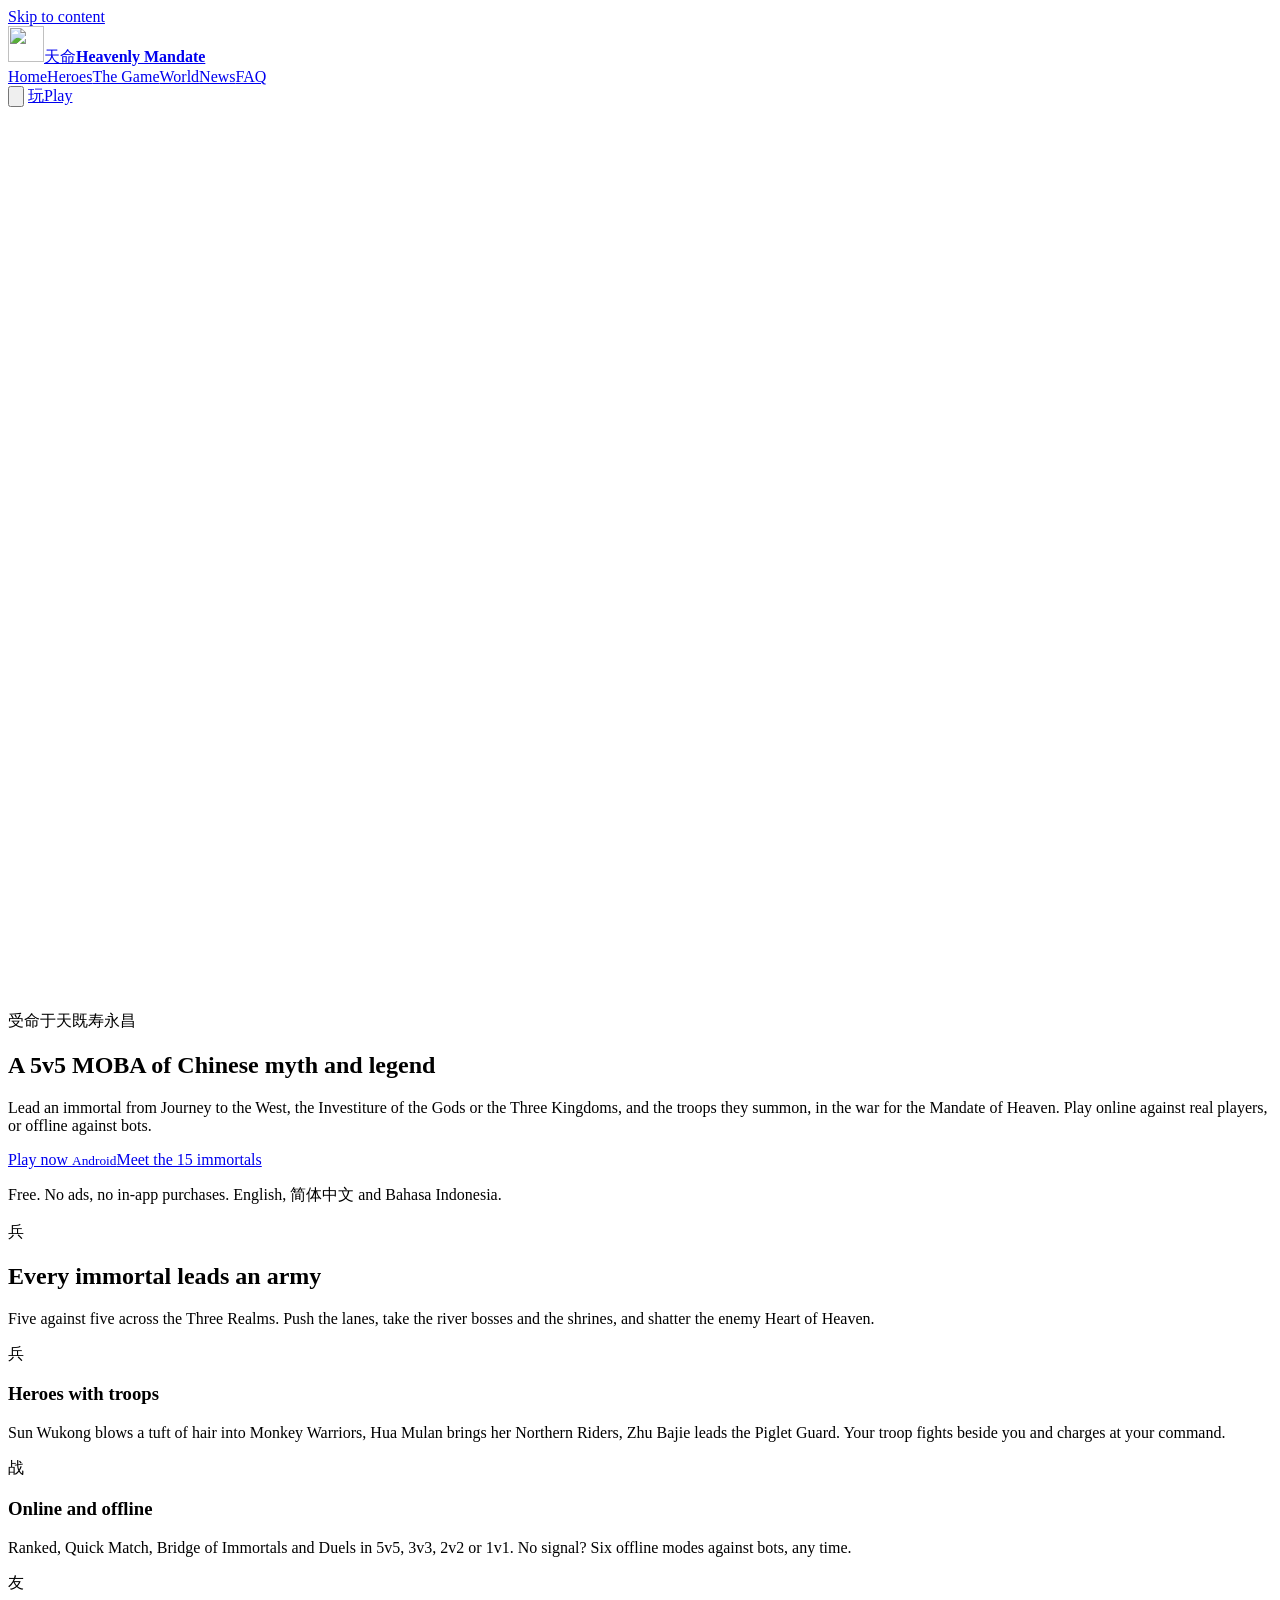
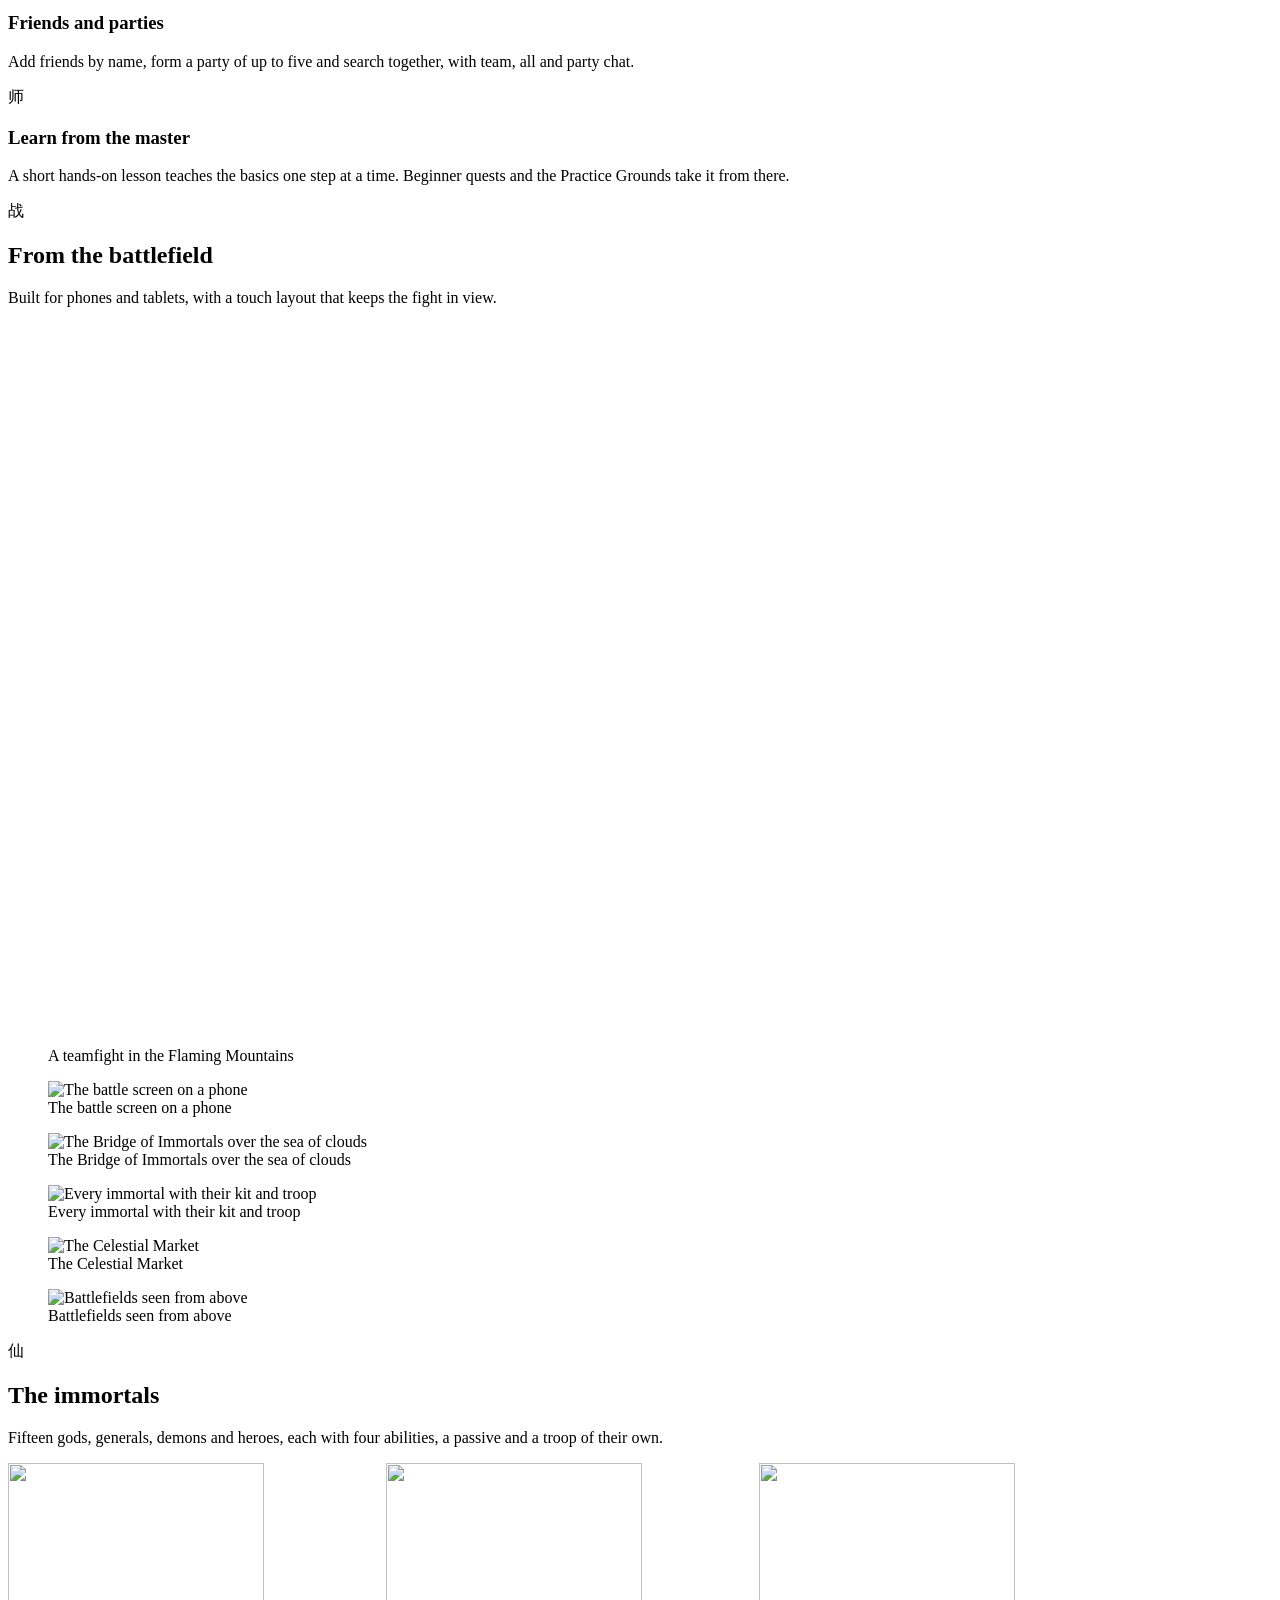
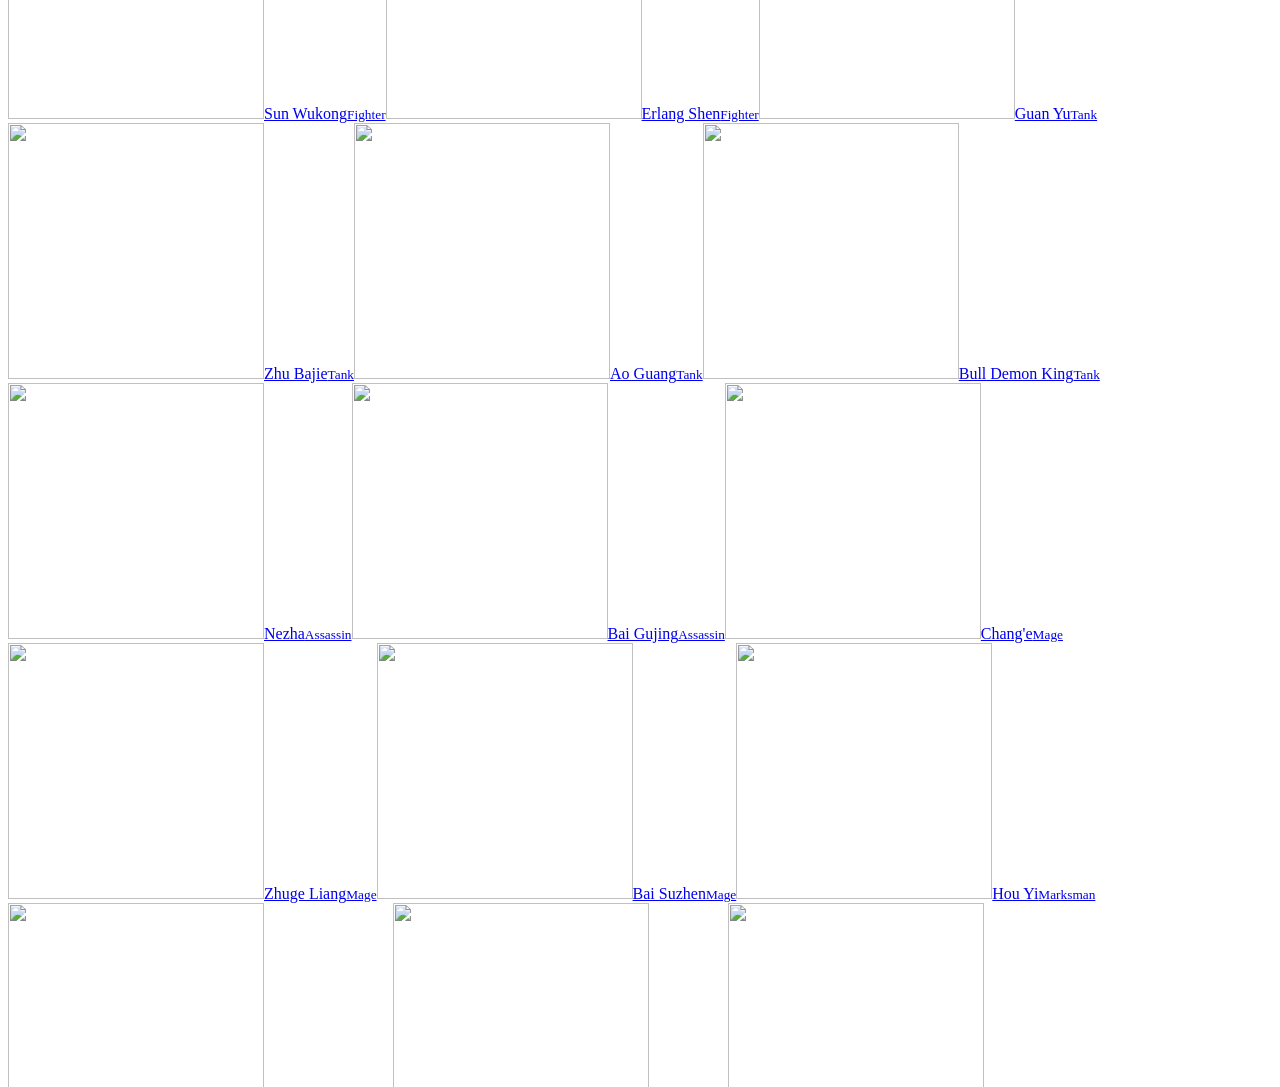
==== docs/index.html @ 6e1c96cc "Website: the Game, World, News (generated from the changelog by docs/tools/build_news.py), FAQ, pres" ====
<!doctype html>
<html lang="en">
<head>
<meta charset="utf-8">
<meta name="viewport" content="width=device-width, initial-scale=1">
<title>Heavenly Mandate · 天命: a 5v5 MOBA of Chinese myth</title>
<meta name="description" content="Heavenly Mandate (天命) is a free 5v5 MOBA of Chinese myth and legend for Android. Lead an immortal and their summoned troops online against real players, or offline against bots.">
<meta name="author" content="Xianwuli">
<meta name="theme-color" content="#09100d">
<link rel="canonical" href="https://heavenlymandate.net/">
<meta property="og:type" content="website">
<meta property="og:site_name" content="Heavenly Mandate">
<meta property="og:title" content="Heavenly Mandate · 天命: a 5v5 MOBA of Chinese myth">
<meta property="og:description" content="Heavenly Mandate (天命) is a free 5v5 MOBA of Chinese myth and legend for Android. Lead an immortal and their summoned troops online against real players, or offline against bots.">
<meta property="og:url" content="https://heavenlymandate.net/">
<meta property="og:image" content="https://heavenlymandate.net/img/og.jpg">
<meta property="og:image:width" content="1200">
<meta property="og:image:height" content="630">
<meta property="og:image:alt" content="Heavenly Mandate: a crimson and a jade dragon circling the title 天命">
<meta name="twitter:card" content="summary_large_image">
<meta name="twitter:title" content="Heavenly Mandate · 天命: a 5v5 MOBA of Chinese myth">
<meta name="twitter:description" content="Heavenly Mandate (天命) is a free 5v5 MOBA of Chinese myth and legend for Android. Lead an immortal and their summoned troops online against real players, or offline against bots.">
<meta name="twitter:image" content="https://heavenlymandate.net/img/og.jpg">
<link rel="icon" type="image/png" sizes="32x32" href="/favicon-32.png">
<link rel="icon" type="image/png" sizes="192x192" href="/img/icon-192.png">
<link rel="apple-touch-icon" href="/apple-touch-icon.png">
<link rel="preconnect" href="https://fonts.googleapis.com"><link rel="preconnect" href="https://fonts.gstatic.com" crossorigin>
<link rel="stylesheet" href="https://fonts.googleapis.com/css2?family=Barlow+Semi+Condensed:ital,wght@0,400;0,600;0,700;1,400&family=Ma+Shan+Zheng&family=Marcellus&display=swap">
<link rel="stylesheet" href="/site.css">
<script>document.documentElement.classList.add('js')</script>
<script src="/site.js" defer></script>
</head>
<body>
<a class="skip" href="#main">Skip to content</a>
<header class="top"><div class="wrap">
  <a class="brand" href="/"><img src="/img/icon-192.png" alt="" width="36" height="36"><span class="zh" lang="zh-CN">天命</span><b>Heavenly Mandate</b></a>
  <nav class="nav" id="site-nav" aria-label="Main"><a href="/" aria-current="page">Home</a><a href="/heroes">Heroes</a><a href="/game">The Game</a><a href="/world">World</a><a href="/news">News</a><a href="/faq">FAQ</a></nav>
  <button class="menu-btn" type="button" aria-expanded="false" aria-controls="site-nav" aria-label="Menu"><svg viewBox="0 0 24 24" aria-hidden="true"><path d="M3 6h18M3 12h18M3 18h18" stroke="currentColor" stroke-width="2" stroke-linecap="round"/></svg></button>
  <a class="play-btn" href="#play" data-play aria-haspopup="dialog"><span class="zh" aria-hidden="true">玩</span>Play</a>
</div></header>
<main id="main">
<section class="hero" aria-label="Heavenly Mandate">
  <picture><source type="image/webp" srcset="/img/banner-800.webp 800w, /img/banner.webp 1600w" sizes="100vw"><img class="banner" src="/img/banner-800.jpg" srcset="/img/banner-800.jpg 800w, /banner.jpg 1600w" sizes="100vw" width="1600" height="900" alt="天命 · Heavenly Mandate: a crimson dragon and a jade dragon circling the title" fetchpriority="high"></picture>
  <div class="clouds" aria-hidden="true"><span></span><span></span><span></span></div>
</section>
<section class="hero-copy">
  <span class="vert l" aria-hidden="true" lang="zh-CN">受命于天</span><span class="vert r" aria-hidden="true" lang="zh-CN">既寿永昌</span>
  <div class="wrap">
    <h1>A 5v5 MOBA of Chinese myth and legend</h1>
    <p class="lede">Lead an immortal from Journey to the West, the Investiture of the Gods or the Three Kingdoms, and the troops they summon, in the war for the Mandate of Heaven. Play online against real players, or offline against bots.</p>
    <div class="btns"><a class="btn gold" href="#play" data-play aria-haspopup="dialog">Play now <small>Android</small></a><a class="btn" href="/heroes">Meet the 15 immortals</a></div>
    <p class="note">Free. No ads, no in-app purchases. English, 简体中文 and Bahasa Indonesia.</p>
  </div>
</section>

<section class="sec" aria-labelledby="h-feat"><div class="wrap">
  <div class="sec-head reveal"><span class="seal" aria-hidden="true">兵</span><div><h2 id="h-feat">Every immortal leads an army</h2><p>Five against five across the Three Realms. Push the lanes, take the river bosses and the shrines, and shatter the enemy Heart of Heaven.</p></div></div>
  <div class="feats">
    <div class="feat frame reveal"><span class="seal sm" aria-hidden="true">兵</span><h3>Heroes with troops</h3><p>Sun Wukong blows a tuft of hair into Monkey Warriors, Hua Mulan brings her Northern Riders, Zhu Bajie leads the Piglet Guard. Your troop fights beside you and charges at your command.</p></div>
    <div class="feat frame reveal"><span class="seal sm" aria-hidden="true">战</span><h3>Online and offline</h3><p>Ranked, Quick Match, Bridge of Immortals and Duels in 5v5, 3v3, 2v2 or 1v1. No signal? Six offline modes against bots, any time.</p></div>
    <div class="feat frame reveal"><span class="seal sm" aria-hidden="true">友</span><h3>Friends and parties</h3><p>Add friends by name, form a party of up to five and search together, with team, all and party chat.</p></div>
    <div class="feat frame reveal"><span class="seal sm" aria-hidden="true">师</span><h3>Learn from the master</h3><p>A short hands-on lesson teaches the basics one step at a time. Beginner quests and the Practice Grounds take it from there.</p></div>
  </div>
</div></section>

<section class="sec tint" aria-labelledby="h-gal"><div class="wrap">
  <div class="sec-head reveal"><span class="seal" aria-hidden="true">战</span><div><h2 id="h-gal">From the battlefield</h2><p>Built for phones and tablets, with a touch layout that keeps the fight in view.</p></div></div>
  <div class="gallery"><figure class="wide reveal"><div class="plate frame"><picture><source type="image/webp" srcset="/img/teamfight-800.webp 800w, /img/teamfight.webp 1280w" sizes="(max-width: 760px) 100vw, 66vw"><img src="/img/teamfight-800.jpg" srcset="/img/teamfight-800.jpg 800w, /teamfight.jpg 1280w" sizes="(max-width: 760px) 100vw, 66vw" width="1280" height="720" alt="A teamfight in the Flaming Mountains" loading="lazy" decoding="async"></picture></div><figcaption>A teamfight in the Flaming Mountains</figcaption></figure><figure class=" reveal"><div class="plate frame"><picture><source type="image/webp" srcset="/img/phone-hud-800.webp 800w, /img/phone-hud.webp 915w" sizes="(max-width: 760px) 50vw, 33vw"><img src="/img/phone-hud-800.jpg" srcset="/img/phone-hud-800.jpg 800w, /phone-hud.jpg 915w" sizes="(max-width: 760px) 50vw, 33vw" width="915" height="412" alt="The battle screen on a phone" loading="lazy" decoding="async"></picture></div><figcaption>The battle screen on a phone</figcaption></figure><figure class=" reveal"><div class="plate frame"><picture><source type="image/webp" srcset="/img/bridge-battle-800.webp 800w, /img/bridge-battle.webp 1280w" sizes="(max-width: 760px) 50vw, 33vw"><img src="/img/bridge-battle-800.jpg" srcset="/img/bridge-battle-800.jpg 800w, /bridge-battle.jpg 1280w" sizes="(max-width: 760px) 50vw, 33vw" width="1280" height="720" alt="The Bridge of Immortals over the sea of clouds" loading="lazy" decoding="async"></picture></div><figcaption>The Bridge of Immortals over the sea of clouds</figcaption></figure><figure class=" reveal"><div class="plate frame"><picture><source type="image/webp" srcset="/img/hero-detail-800.webp 800w, /img/hero-detail.webp 1280w" sizes="(max-width: 760px) 50vw, 33vw"><img src="/img/hero-detail-800.jpg" srcset="/img/hero-detail-800.jpg 800w, /hero-detail.jpg 1280w" sizes="(max-width: 760px) 50vw, 33vw" width="1280" height="720" alt="Every immortal with their kit and troop" loading="lazy" decoding="async"></picture></div><figcaption>Every immortal with their kit and troop</figcaption></figure><figure class=" reveal"><div class="plate frame"><picture><source type="image/webp" srcset="/img/shop-800.webp 800w, /img/shop.webp 1280w" sizes="(max-width: 760px) 50vw, 33vw"><img src="/img/shop-800.jpg" srcset="/img/shop-800.jpg 800w, /shop.jpg 1280w" sizes="(max-width: 760px) 50vw, 33vw" width="1280" height="720" alt="The Celestial Market" loading="lazy" decoding="async"></picture></div><figcaption>The Celestial Market</figcaption></figure><figure class=" reveal"><div class="plate frame"><picture><source type="image/webp" srcset="/img/mode-maps-800.webp 800w, /img/mode-maps.webp 1300w" sizes="(max-width: 760px) 50vw, 33vw"><img src="/img/mode-maps-800.jpg" srcset="/img/mode-maps-800.jpg 800w, /mode-maps.jpg 1300w" sizes="(max-width: 760px) 50vw, 33vw" width="1300" height="640" alt="Battlefields seen from above" loading="lazy" decoding="async"></picture></div><figcaption>Battlefields seen from above</figcaption></figure></div>
</div></section>

<section class="sec" aria-labelledby="h-imm"><div class="wrap">
  <div class="sec-head reveal"><span class="seal" aria-hidden="true">仙</span><div><h2 id="h-imm">The immortals</h2><p>Fifteen gods, generals, demons and heroes, each with four abilities, a passive and a troop of their own.</p></div></div>
  <div class="strip reveal"><a href="/heroes#wukong"><img src="/img/heroes/wukong.webp" alt="" width="256" height="256" loading="lazy" decoding="async"><span>Sun Wukong</span><small>Fighter</small></a><a href="/heroes#erlang"><img src="/img/heroes/erlang.webp" alt="" width="256" height="256" loading="lazy" decoding="async"><span>Erlang Shen</span><small>Fighter</small></a><a href="/heroes#guanyu"><img src="/img/heroes/guanyu.webp" alt="" width="256" height="256" loading="lazy" decoding="async"><span>Guan Yu</span><small>Tank</small></a><a href="/heroes#zhubajie"><img src="/img/heroes/zhubajie.webp" alt="" width="256" height="256" loading="lazy" decoding="async"><span>Zhu Bajie</span><small>Tank</small></a><a href="/heroes#aoguang"><img src="/img/heroes/aoguang.webp" alt="" width="256" height="256" loading="lazy" decoding="async"><span>Ao Guang</span><small>Tank</small></a><a href="/heroes#niumowang"><img src="/img/heroes/niumowang.webp" alt="" width="256" height="256" loading="lazy" decoding="async"><span>Bull Demon King</span><small>Tank</small></a><a href="/heroes#nezha"><img src="/img/heroes/nezha.webp" alt="" width="256" height="256" loading="lazy" decoding="async"><span>Nezha</span><small>Assassin</small></a><a href="/heroes#baigujing"><img src="/img/heroes/baigujing.webp" alt="" width="256" height="256" loading="lazy" decoding="async"><span>Bai Gujing</span><small>Assassin</small></a><a href="/heroes#change"><img src="/img/heroes/change.webp" alt="" width="256" height="256" loading="lazy" decoding="async"><span>Chang&#x27;e</span><small>Mage</small></a><a href="/heroes#zhuge"><img src="/img/heroes/zhuge.webp" alt="" width="256" height="256" loading="lazy" decoding="async"><span>Zhuge Liang</span><small>Mage</small></a><a href="/heroes#baisuzhen"><img src="/img/heroes/baisuzhen.webp" alt="" width="256" height="256" loading="lazy" decoding="async"><span>Bai Suzhen</span><small>Mage</small></a><a href="/heroes#houyi"><img src="/img/heroes/houyi.webp" alt="" width="256" height="256" loading="lazy" decoding="async"><span>Hou Yi</span><small>Marksman</small></a><a href="/heroes#mulan"><img src="/img/heroes/mulan.webp" alt="" width="256" height="256" loading="lazy" decoding="async"><span>Hua Mulan</span><small>Marksman</small></a><a href="/heroes#mazu"><img src="/img/heroes/mazu.webp" alt="" width="256" height="256" loading="lazy" decoding="async"><span>Mazu</span><small>Support</small></a><a href="/heroes#jiangziya"><img src="/img/heroes/jiangziya.webp" alt="" width="256" height="256" loading="lazy" decoding="async"><span>Jiang Ziya</span><small>Support</small></a></div>
  <p style="margin-top:22px"><a class="btn" href="/heroes">See every immortal</a></p>
</div></section>

<section class="sec tint" id="play" aria-labelledby="h-play"><div class="wrap">
  <div class="sec-head reveal"><span class="seal" aria-hidden="true">玩</span><div><h2 id="h-play">Play Heavenly Mandate</h2><p>Early access on Android now. Google Play and a Windows version on Steam are on the way.</p></div></div>
  <div data-store-panel><div class="store-panel">
  <section class="store-group"><h3>Mobile</h3><div class="store-cols">
    <div class="store-card frame"><h4>Android</h4>
      <span class="badge" aria-disabled="true"><span><small>Soon on</small><b>Google Play</b></span><span class="tag">Coming soon</span></span>
      <a class="btn gold" href="https://github.com/MasterGrimReapper/heavenly-mandate/raw/main/android/HeavenlyMandate-Android.apk" download>Download the APK now</a>
      <p class="note">Android 8 or newer, about 32 MB. The app updates itself.</p></div>
    <div class="store-card frame"><h4>iOS</h4>
      <span class="badge" aria-disabled="true"><span><small>Later on the</small><b>App Store</b></span><span class="tag">Planned</span></span>
      <p class="note">An iPhone and iPad version is planned for later. Android comes first.</p></div>
  </div></section>
  <section class="store-group"><h3>Desktop <small>Windows · <span class="wip">Work in progress</span></small></h3>
    <div class="store-card frame"><span class="badge" aria-disabled="true"><span><small>Coming to</small><b>Steam</b></span><span class="tag">Wishlist soon</span></span>
      <p class="note">A Windows version for Steam is in the works. The wishlist opens as soon as the store page is up.</p></div>
  </section>
</div></div>
</div></section>

<section class="sec" aria-labelledby="h-news"><div class="wrap">
  <div class="sec-head reveal"><span class="seal" aria-hidden="true">报</span><div><h2 id="h-news">Latest news</h2><p>What changed in the most recent updates.</p></div></div>
  <!-- LATEST:START -->
<div class="news-home"><article class="news-item frame reveal latest" id="v0.056"><header><span class="ver">v0.056</span><time datetime="2026-10-16">16 October 2026</time><h3 class="h3">A quieter, hands-on first lesson, friends on the main menu, and a server closer to most players</h3></header><ul><li>The first lesson is guided one action at a time</li><li>The master no longer speaks: his words are on the card, and the lesson's 78 voice clips are gone (the app is 0.8 MB smaller)</li><li>In the lesson your own pagodas hold their fire and you cannot die, so nothing interrupts a step</li><li>The menu tour is 6 stops instead of 22</li><li>Friends and party on the main menu</li><li class="muted">And 1 more change.</li></ul></article><div class="frame reveal news-older"><h3>Earlier updates</h3><ul><li><a href="/news#v0.055"><span class="ver">v0.055</span> Play with friends, in your language, with a master to teach you</a></li><li><a href="/news#v0.054"><span class="ver">v0.054</span> Smooth movement online</a></li><li><a href="/news#v0.053"><span class="ver">v0.053</span> A focused roster of 15, smoother online play, resting and potions, a lighter touch interface, and a new icon</a></li></ul><p><a class="btn" href="/news">All news</a></p></div></div>
  <!-- LATEST:END -->
</div></section>
<hr class="rule">
</main>
<footer class="foot"><div class="wrap">
  <div class="cols">
    <div>
      <div class="brandline"><span class="zh" lang="zh-CN">天命</span><b>Heavenly Mandate</b></div>
      <p>A 5v5 MOBA of Chinese myth and legend. Free on Android, with no ads and no in-app purchases. Coming to Google Play and Steam.</p>
    </div>
    <div><h2>The game</h2><ul><li><a href="/heroes">Heroes</a></li><li><a href="/game">The Game</a></li><li><a href="/world">World and lore</a></li><li><a href="/news">News</a></li></ul></div>
    <div><h2>Help</h2><ul><li><a href="/faq">FAQ</a></li><li><a href="/support">Support</a></li><li><a href="/delete-account">Delete your account</a></li></ul></div>
    <div><h2>About</h2><ul><li><a href="/press">Press kit</a></li><li><a href="/terms">Terms of use</a></li><li><a href="/privacy">Privacy policy</a></li></ul></div>
  </div>
  <div class="base"><span>© 2026 Xianwuli · Heavenly Mandate</span><a href="mailto:heavenlymandatesupport@gmail.com">heavenlymandatesupport@gmail.com</a></div>
</div></footer>
</body>
</html>
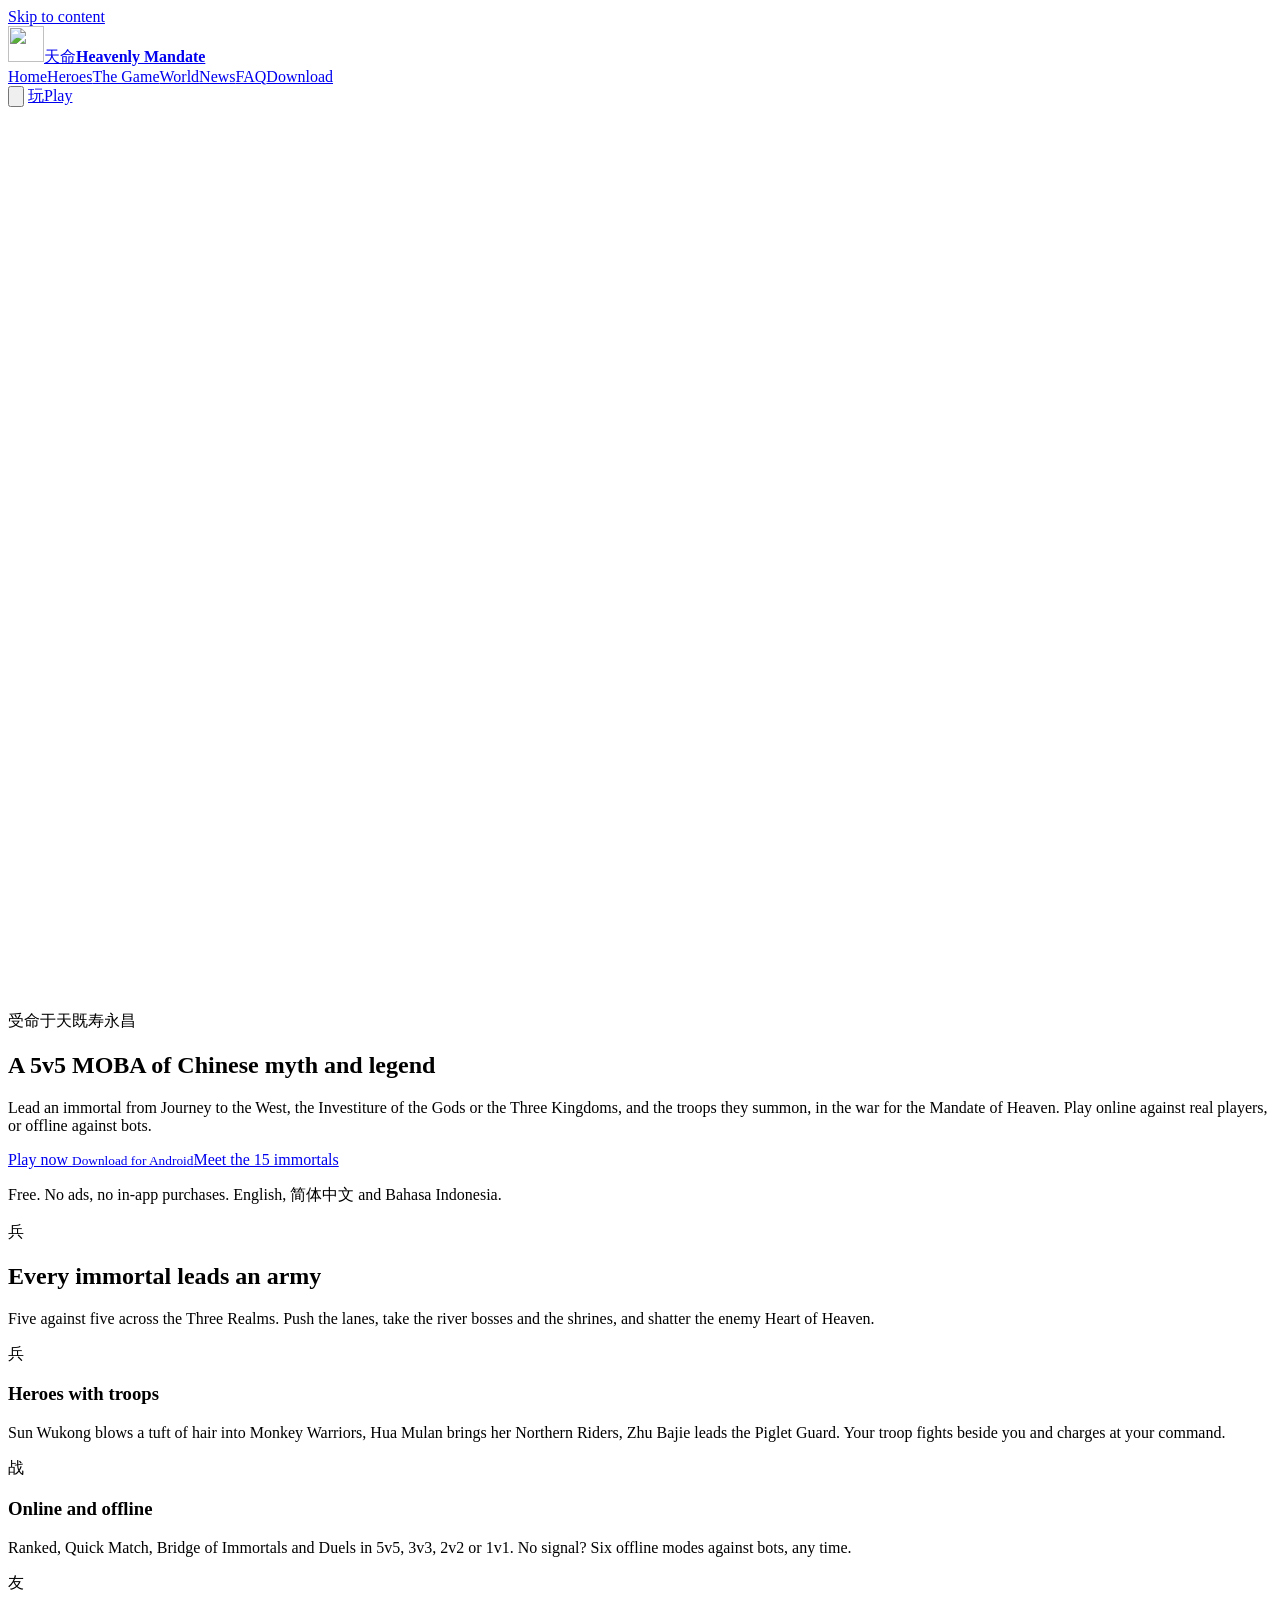
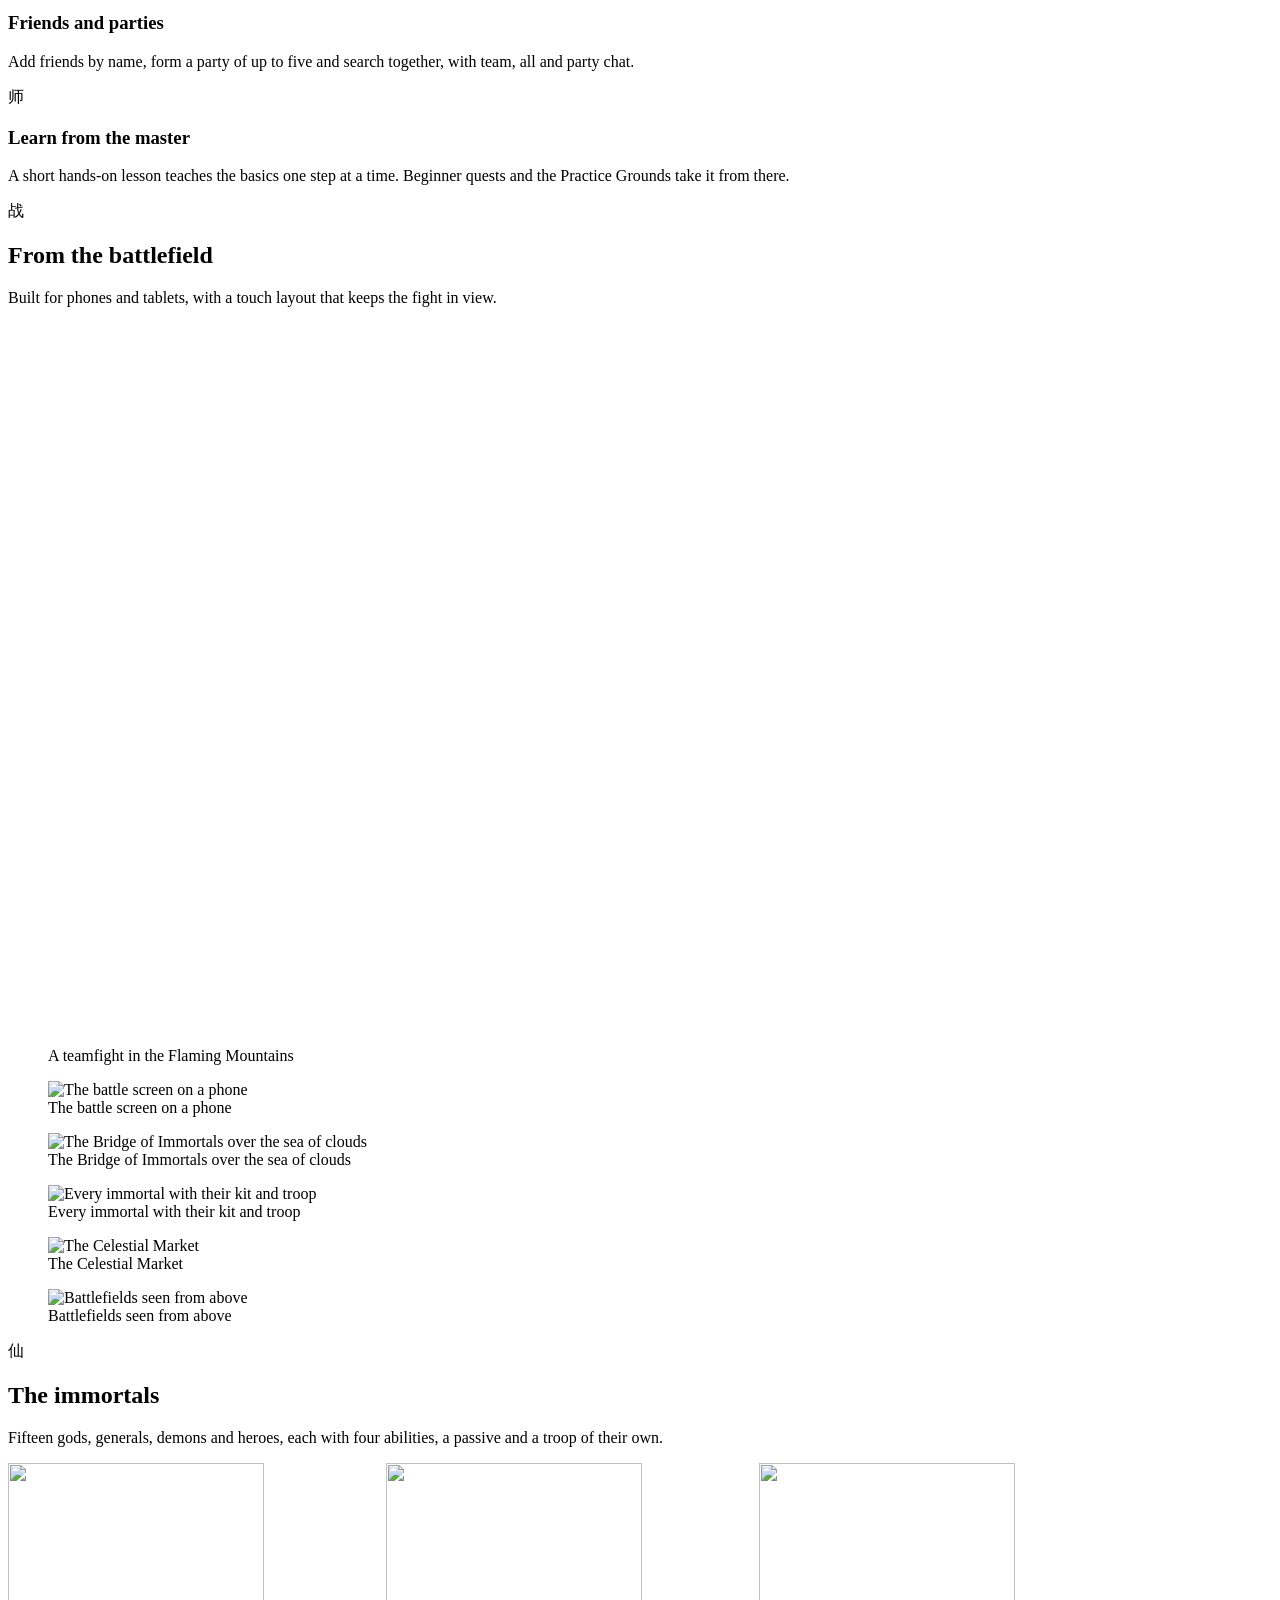
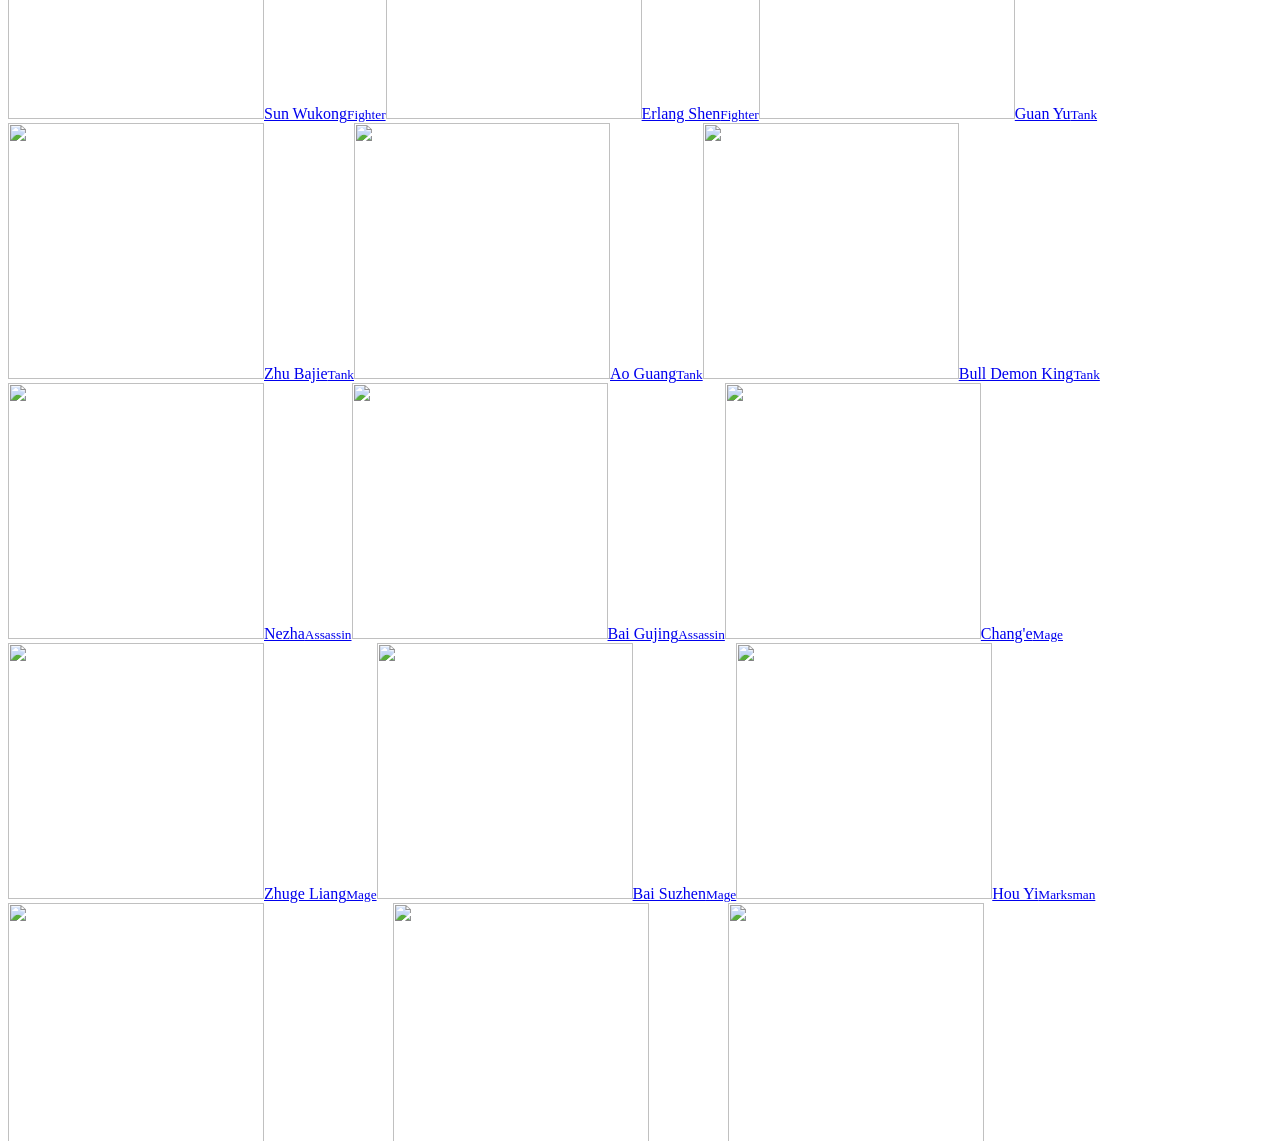
==== commit 4920a86e: "Website: the Play button goes to a new download page (APK now, Google Play soon, iOS planned, Window" ====
--- a/docs/index.html
+++ b/docs/index.html
@@ -34,9 +34,9 @@
 <a class="skip" href="#main">Skip to content</a>
 <header class="top"><div class="wrap">
   <a class="brand" href="/"><img src="/img/icon-192.png" alt="" width="36" height="36"><span class="zh" lang="zh-CN">天命</span><b>Heavenly Mandate</b></a>
-  <nav class="nav" id="site-nav" aria-label="Main"><a href="/" aria-current="page">Home</a><a href="/heroes">Heroes</a><a href="/game">The Game</a><a href="/world">World</a><a href="/news">News</a><a href="/faq">FAQ</a></nav>
+  <nav class="nav" id="site-nav" aria-label="Main"><a href="/" aria-current="page">Home</a><a href="/heroes">Heroes</a><a href="/game">The Game</a><a href="/world">World</a><a href="/news">News</a><a href="/faq">FAQ</a><a href="/download">Download</a></nav>
   <button class="menu-btn" type="button" aria-expanded="false" aria-controls="site-nav" aria-label="Menu"><svg viewBox="0 0 24 24" aria-hidden="true"><path d="M3 6h18M3 12h18M3 18h18" stroke="currentColor" stroke-width="2" stroke-linecap="round"/></svg></button>
-  <a class="play-btn" href="#play" data-play aria-haspopup="dialog"><span class="zh" aria-hidden="true">玩</span>Play</a>
+  <a class="play-btn" href="/download"><span class="zh" aria-hidden="true">玩</span>Play</a>
 </div></header>
 <main id="main">
 <section class="hero" aria-label="Heavenly Mandate">
@@ -48,7 +48,7 @@
   <div class="wrap">
     <h1>A 5v5 MOBA of Chinese myth and legend</h1>
     <p class="lede">Lead an immortal from Journey to the West, the Investiture of the Gods or the Three Kingdoms, and the troops they summon, in the war for the Mandate of Heaven. Play online against real players, or offline against bots.</p>
-    <div class="btns"><a class="btn gold" href="#play" data-play aria-haspopup="dialog">Play now <small>Android</small></a><a class="btn" href="/heroes">Meet the 15 immortals</a></div>
+    <div class="btns"><a class="btn gold" href="/download">Play now <small>Download for Android</small></a><a class="btn" href="/heroes">Meet the 15 immortals</a></div>
     <p class="note">Free. No ads, no in-app purchases. English, 简体中文 and Bahasa Indonesia.</p>
   </div>
 </section>
@@ -91,6 +91,7 @@
       <p class="note">A Windows version for Steam is in the works. The wishlist opens as soon as the store page is up.</p></div>
   </section>
 </div></div>
+  <p style="margin-top:18px"><a href="/download#install">How to install the APK</a></p>
 </div></section>
 
 <section class="sec" aria-labelledby="h-news"><div class="wrap">
@@ -107,7 +108,7 @@
       <div class="brandline"><span class="zh" lang="zh-CN">天命</span><b>Heavenly Mandate</b></div>
       <p>A 5v5 MOBA of Chinese myth and legend. Free on Android, with no ads and no in-app purchases. Coming to Google Play and Steam.</p>
     </div>
-    <div><h2>The game</h2><ul><li><a href="/heroes">Heroes</a></li><li><a href="/game">The Game</a></li><li><a href="/world">World and lore</a></li><li><a href="/news">News</a></li></ul></div>
+    <div><h2>The game</h2><ul><li><a href="/heroes">Heroes</a></li><li><a href="/game">The Game</a></li><li><a href="/world">World and lore</a></li><li><a href="/news">News</a></li><li><a href="/download">Download</a></li></ul></div>
     <div><h2>Help</h2><ul><li><a href="/faq">FAQ</a></li><li><a href="/support">Support</a></li><li><a href="/delete-account">Delete your account</a></li></ul></div>
     <div><h2>About</h2><ul><li><a href="/press">Press kit</a></li><li><a href="/terms">Terms of use</a></li><li><a href="/privacy">Privacy policy</a></li></ul></div>
   </div>
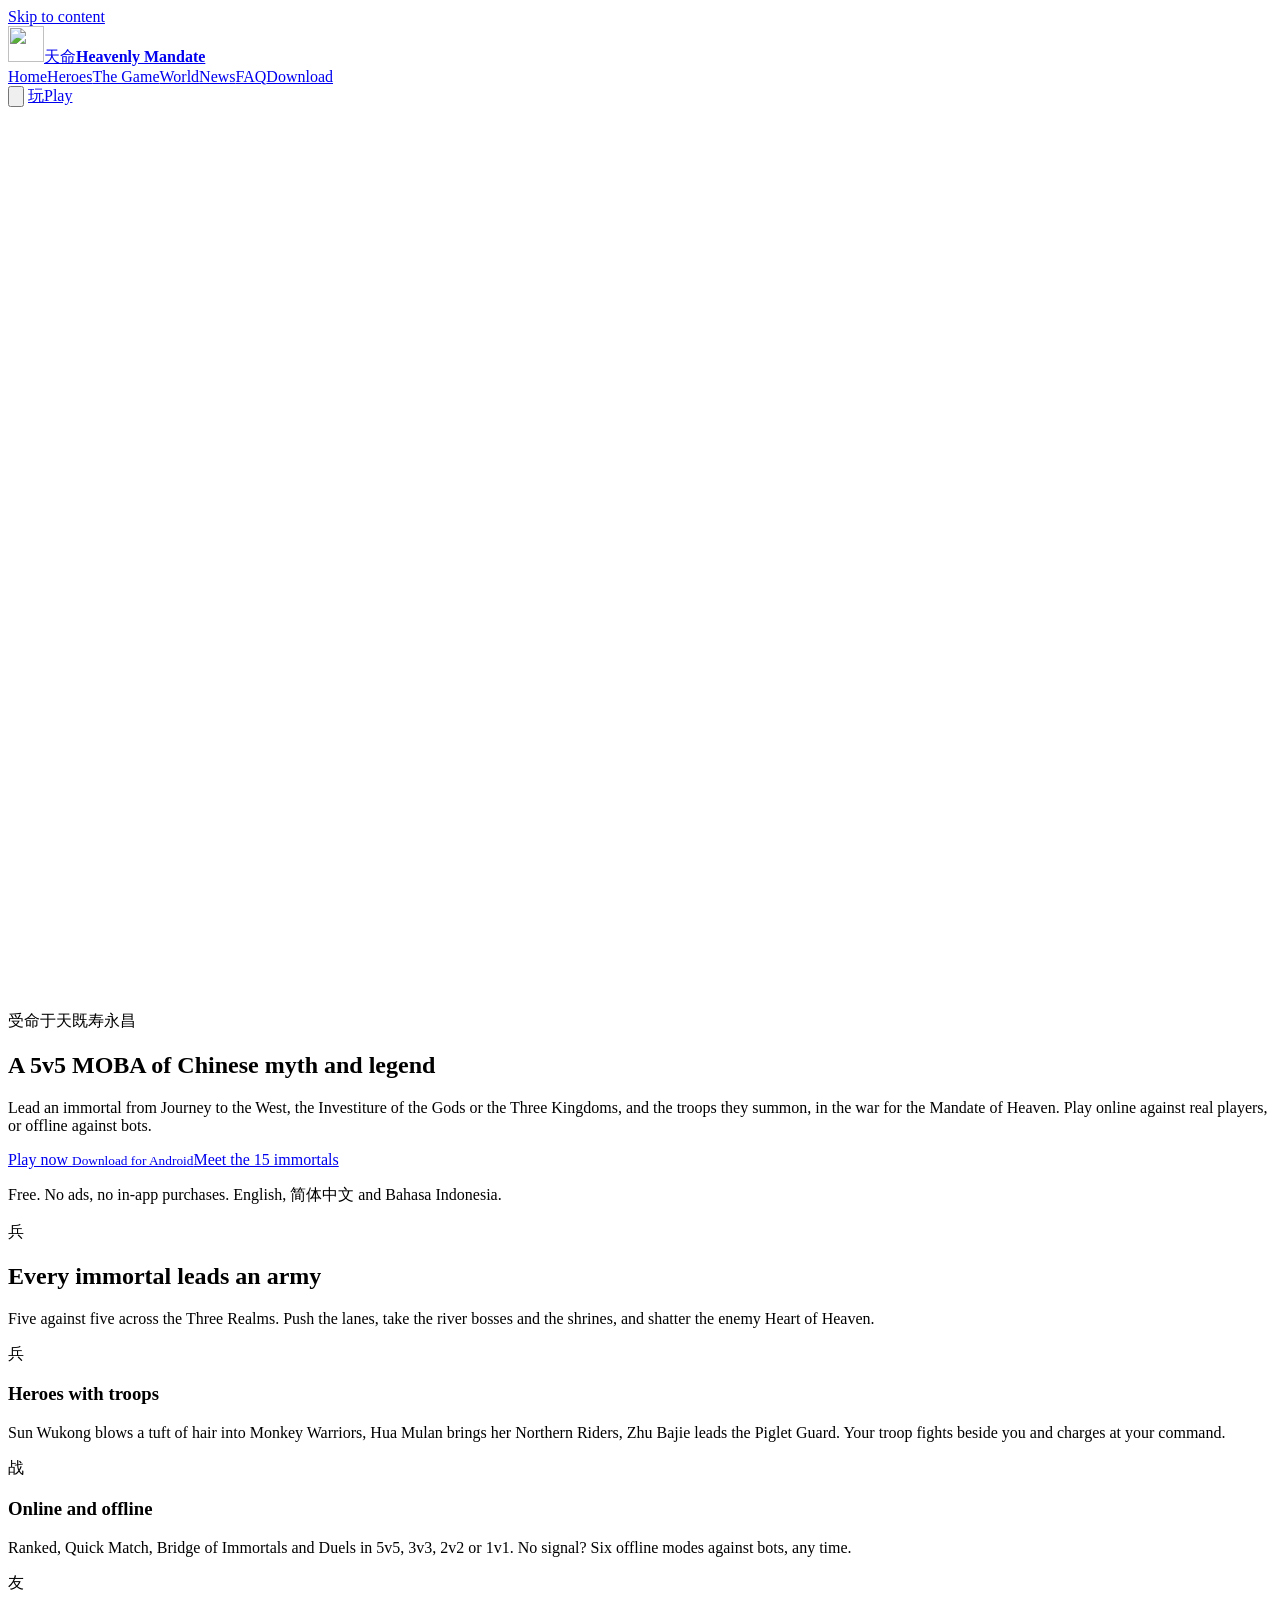
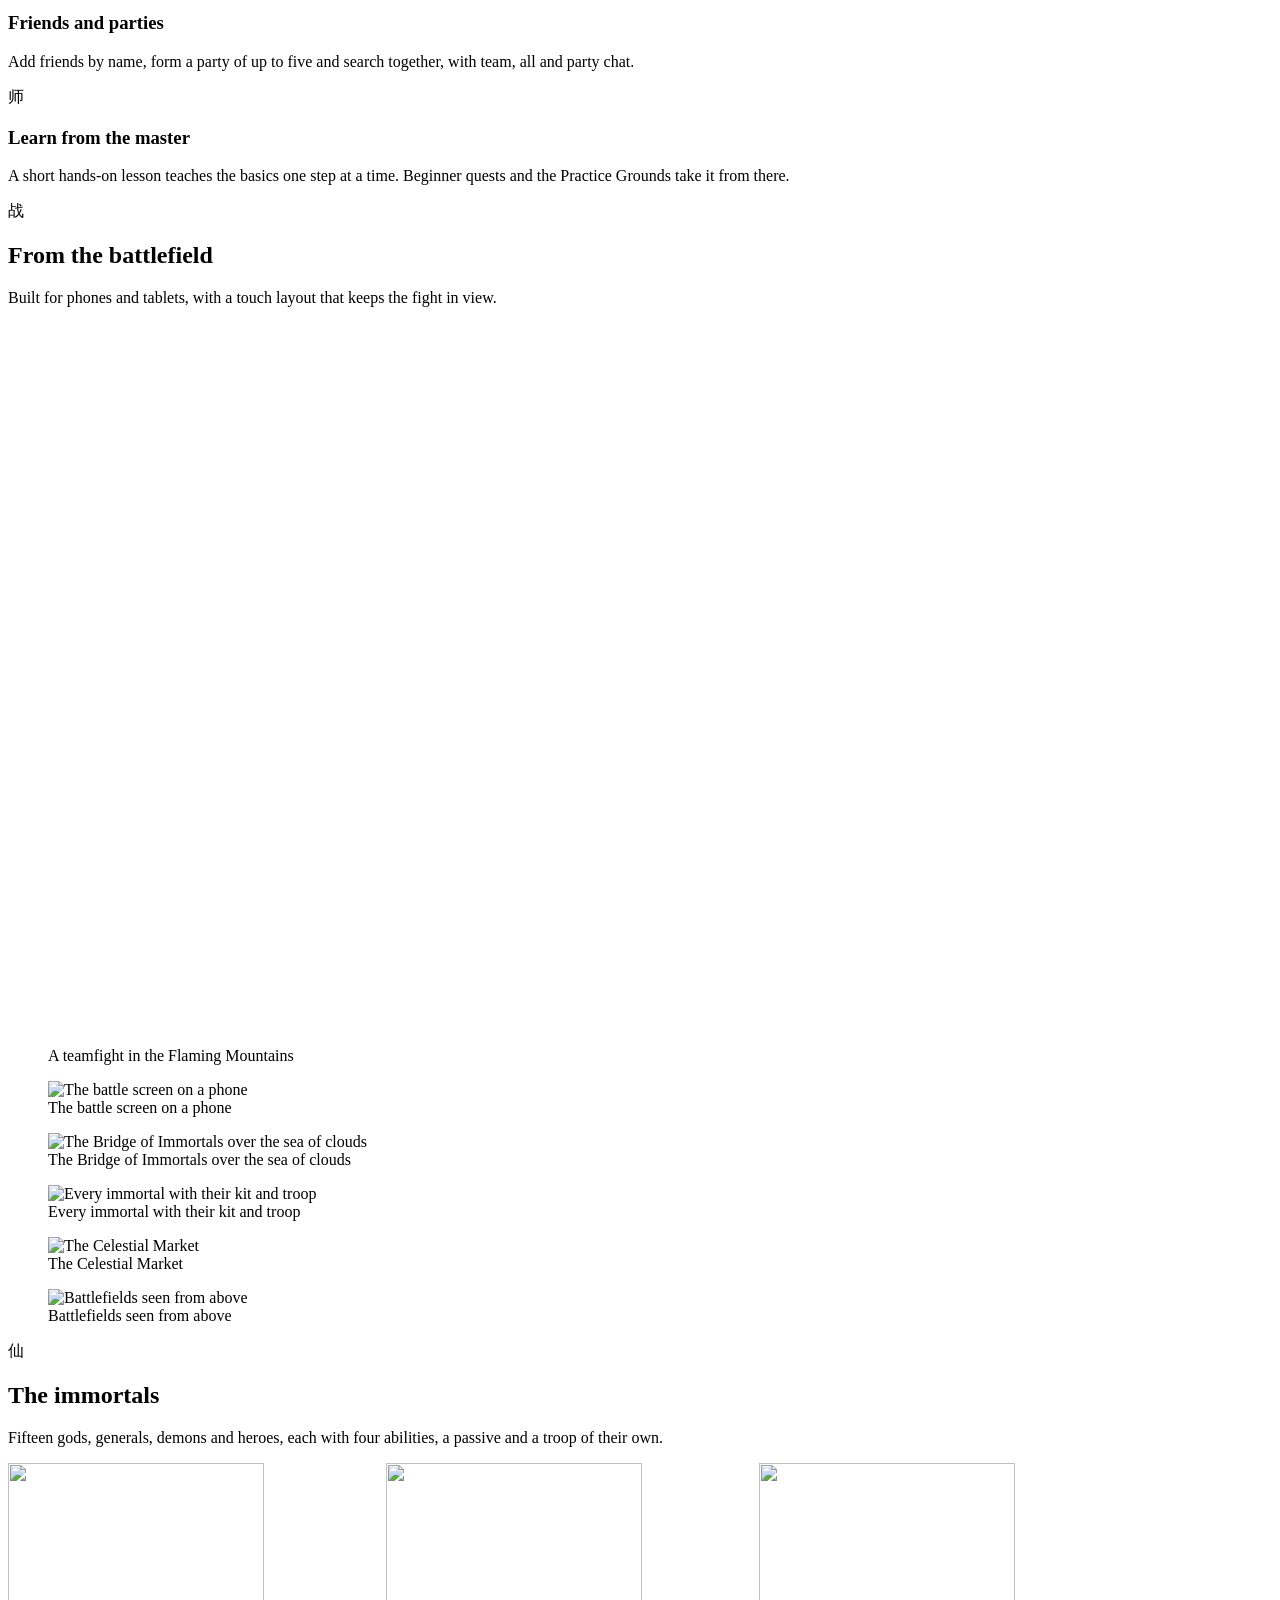
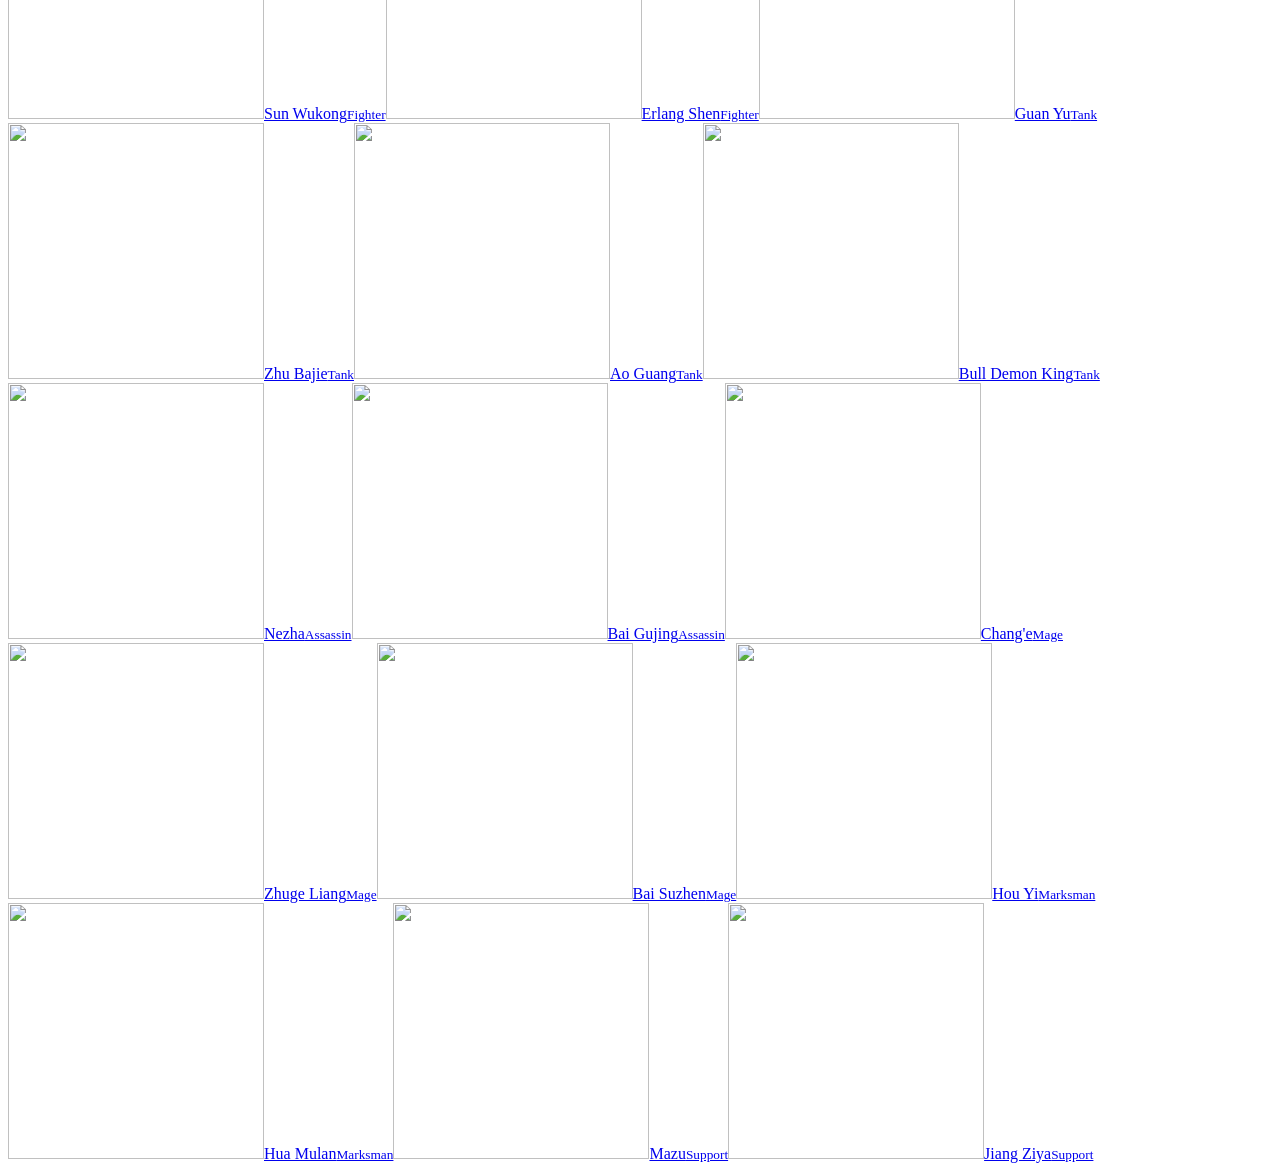
==== commit eb178e98: "Website: layout fixes (orphan cards, the formats table on phones, press kit overflow), APK button fi" ====
--- a/docs/index.html
+++ b/docs/index.html
@@ -79,9 +79,9 @@
   <div data-store-panel><div class="store-panel">
   <section class="store-group"><h3>Mobile</h3><div class="store-cols">
     <div class="store-card frame"><h4>Android</h4>
-      <span class="badge" aria-disabled="true"><span><small>Soon on</small><b>Google Play</b></span><span class="tag">Coming soon</span></span>
       <a class="btn gold" href="https://github.com/MasterGrimReapper/heavenly-mandate/raw/main/android/HeavenlyMandate-Android.apk" download>Download the APK now</a>
-      <p class="note">Android 8 or newer, about 32 MB. The app updates itself.</p></div>
+      <p class="note">Android 8 or newer, about 32 MB. The app updates itself.</p>
+      <span class="badge" aria-disabled="true"><span><small>Soon on</small><b>Google Play</b></span><span class="tag">Coming soon</span></span></div>
     <div class="store-card frame"><h4>iOS</h4>
       <span class="badge" aria-disabled="true"><span><small>Later on the</small><b>App Store</b></span><span class="tag">Planned</span></span>
       <p class="note">An iPhone and iPad version is planned for later. Android comes first.</p></div>
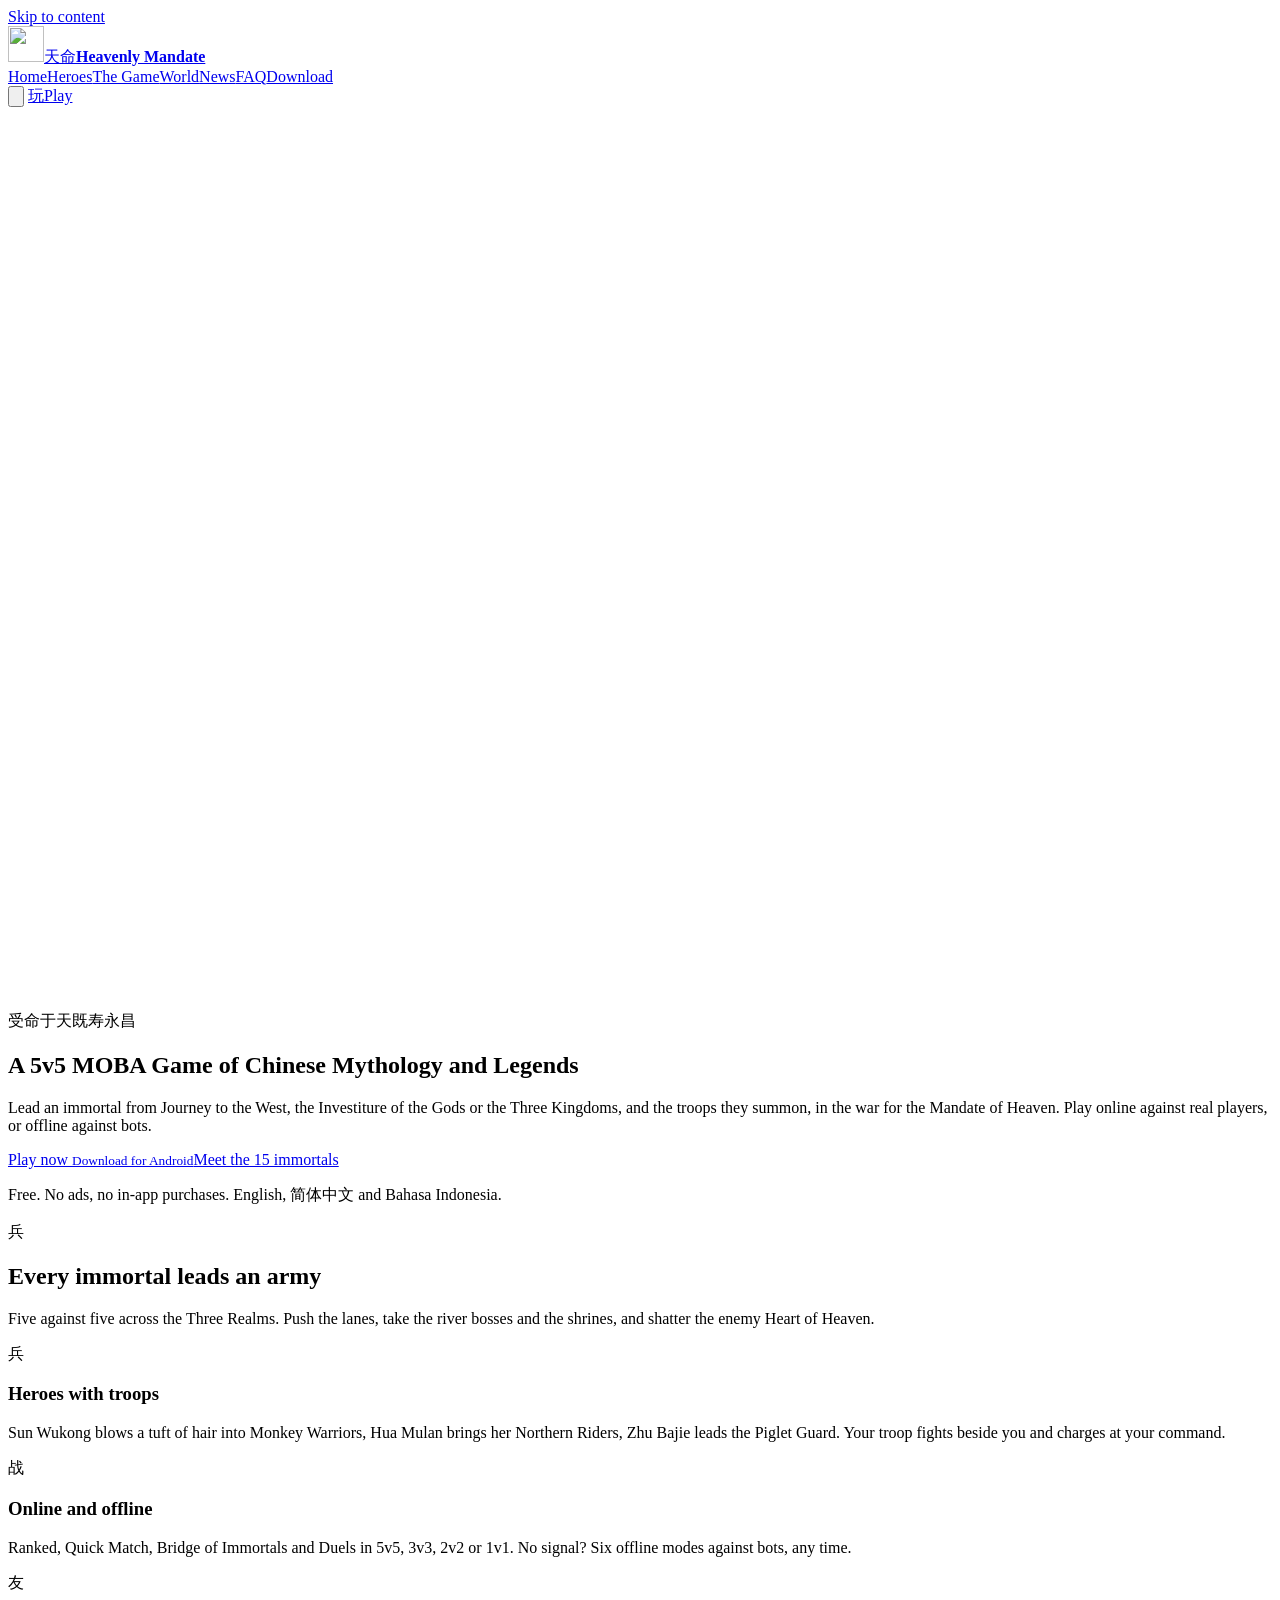
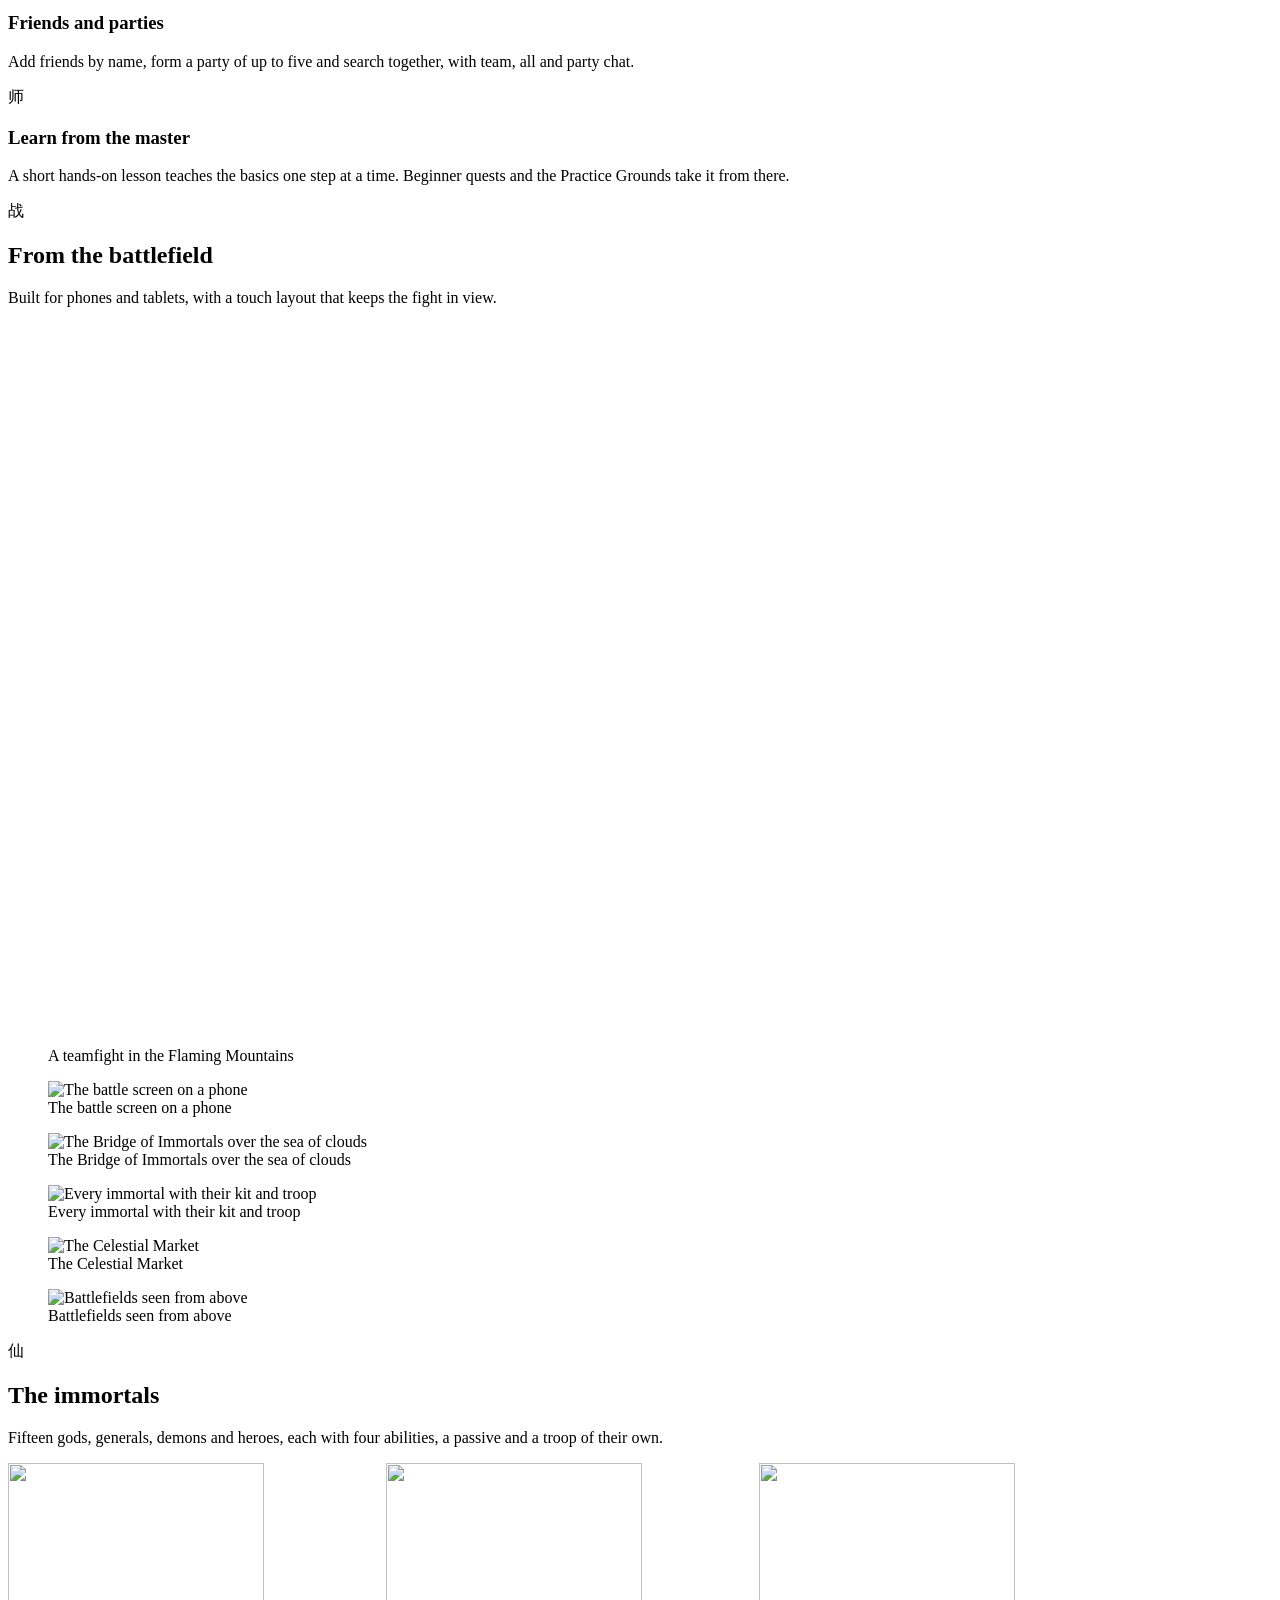
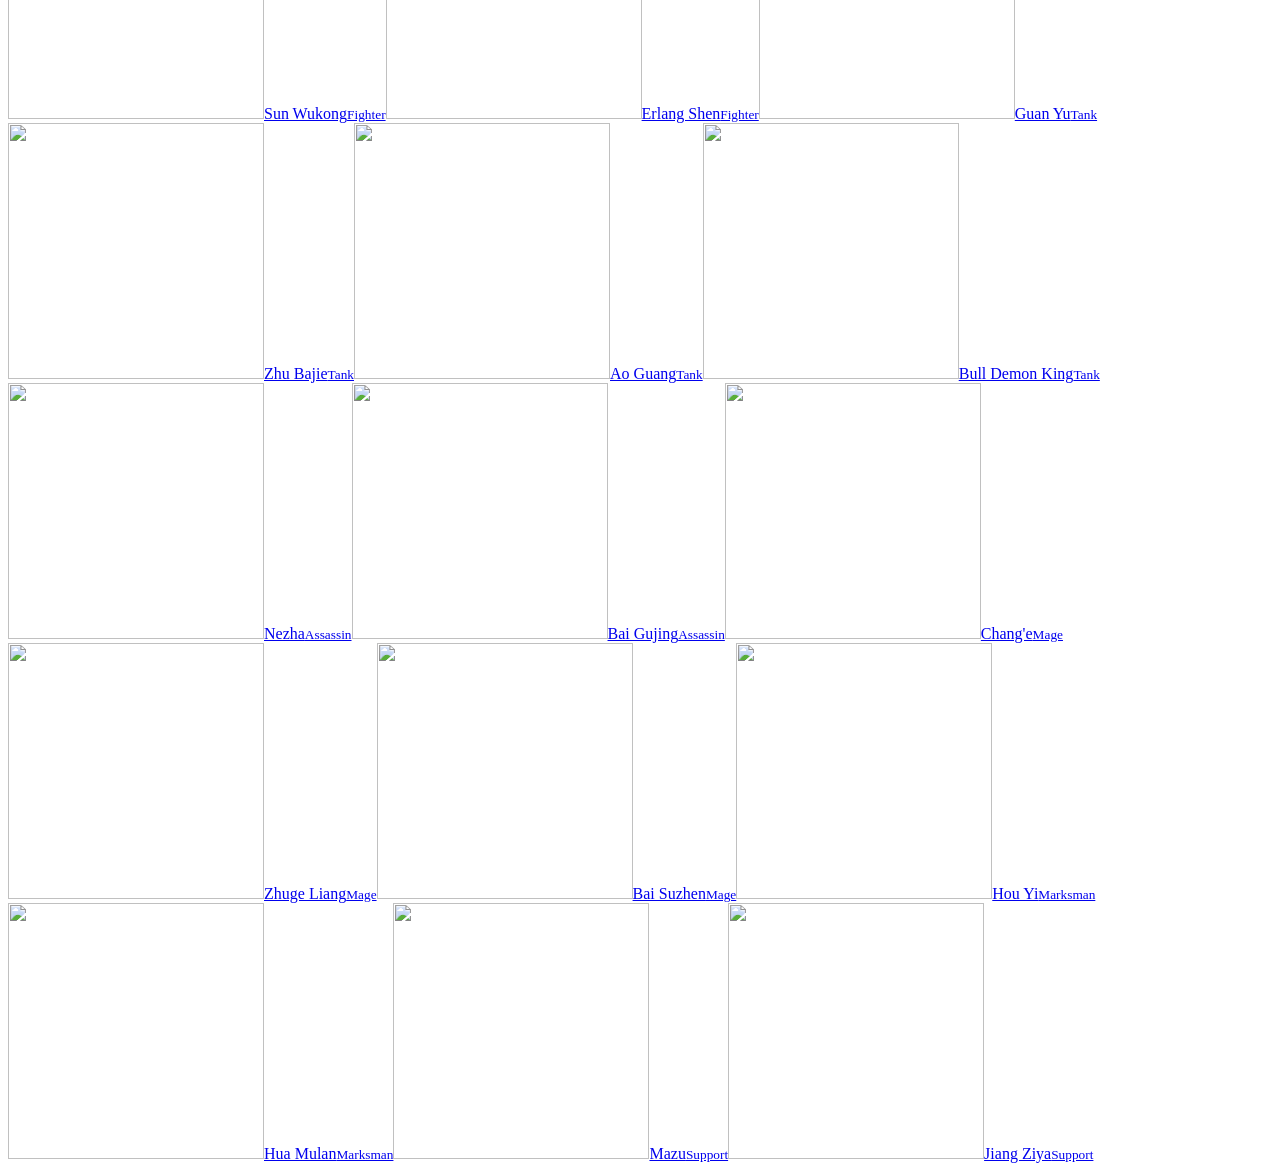
==== commit 60851602: "Tagline: "5v5 MOBA Game of Chinese Mythology and Legends" across the website and README Co-Authored-" ====
--- a/docs/index.html
+++ b/docs/index.html
@@ -3,23 +3,23 @@
 <head>
 <meta charset="utf-8">
 <meta name="viewport" content="width=device-width, initial-scale=1">
-<title>Heavenly Mandate · 天命: a 5v5 MOBA of Chinese myth</title>
-<meta name="description" content="Heavenly Mandate (天命) is a free 5v5 MOBA of Chinese myth and legend for Android. Lead an immortal and their summoned troops online against real players, or offline against bots.">
+<title>Heavenly Mandate · 天命: a 5v5 MOBA Game of Chinese Mythology and Legends</title>
+<meta name="description" content="Heavenly Mandate (天命) is a free 5v5 MOBA Game of Chinese Mythology and Legends for Android. Lead an immortal and their summoned troops online against real players, or offline against bots.">
 <meta name="author" content="Xianwuli">
 <meta name="theme-color" content="#09100d">
 <link rel="canonical" href="https://heavenlymandate.net/">
 <meta property="og:type" content="website">
 <meta property="og:site_name" content="Heavenly Mandate">
-<meta property="og:title" content="Heavenly Mandate · 天命: a 5v5 MOBA of Chinese myth">
-<meta property="og:description" content="Heavenly Mandate (天命) is a free 5v5 MOBA of Chinese myth and legend for Android. Lead an immortal and their summoned troops online against real players, or offline against bots.">
+<meta property="og:title" content="Heavenly Mandate · 天命: a 5v5 MOBA Game of Chinese Mythology and Legends">
+<meta property="og:description" content="Heavenly Mandate (天命) is a free 5v5 MOBA Game of Chinese Mythology and Legends for Android. Lead an immortal and their summoned troops online against real players, or offline against bots.">
 <meta property="og:url" content="https://heavenlymandate.net/">
 <meta property="og:image" content="https://heavenlymandate.net/img/og.jpg">
 <meta property="og:image:width" content="1200">
 <meta property="og:image:height" content="630">
 <meta property="og:image:alt" content="Heavenly Mandate: a crimson and a jade dragon circling the title 天命">
 <meta name="twitter:card" content="summary_large_image">
-<meta name="twitter:title" content="Heavenly Mandate · 天命: a 5v5 MOBA of Chinese myth">
-<meta name="twitter:description" content="Heavenly Mandate (天命) is a free 5v5 MOBA of Chinese myth and legend for Android. Lead an immortal and their summoned troops online against real players, or offline against bots.">
+<meta name="twitter:title" content="Heavenly Mandate · 天命: a 5v5 MOBA Game of Chinese Mythology and Legends">
+<meta name="twitter:description" content="Heavenly Mandate (天命) is a free 5v5 MOBA Game of Chinese Mythology and Legends for Android. Lead an immortal and their summoned troops online against real players, or offline against bots.">
 <meta name="twitter:image" content="https://heavenlymandate.net/img/og.jpg">
 <link rel="icon" type="image/png" sizes="32x32" href="/favicon-32.png">
 <link rel="icon" type="image/png" sizes="192x192" href="/img/icon-192.png">
@@ -46,7 +46,7 @@
 <section class="hero-copy">
   <span class="vert l" aria-hidden="true" lang="zh-CN">受命于天</span><span class="vert r" aria-hidden="true" lang="zh-CN">既寿永昌</span>
   <div class="wrap">
-    <h1>A 5v5 MOBA of Chinese myth and legend</h1>
+    <h1>A 5v5 MOBA Game of Chinese Mythology and Legends</h1>
     <p class="lede">Lead an immortal from Journey to the West, the Investiture of the Gods or the Three Kingdoms, and the troops they summon, in the war for the Mandate of Heaven. Play online against real players, or offline against bots.</p>
     <div class="btns"><a class="btn gold" href="/download">Play now <small>Download for Android</small></a><a class="btn" href="/heroes">Meet the 15 immortals</a></div>
     <p class="note">Free. No ads, no in-app purchases. English, 简体中文 and Bahasa Indonesia.</p>
@@ -106,7 +106,7 @@
   <div class="cols">
     <div>
       <div class="brandline"><span class="zh" lang="zh-CN">天命</span><b>Heavenly Mandate</b></div>
-      <p>A 5v5 MOBA of Chinese myth and legend. Free on Android, with no ads and no in-app purchases. Coming to Google Play and Steam.</p>
+      <p>A 5v5 MOBA Game of Chinese Mythology and Legends. Free on Android, with no ads and no in-app purchases. Coming to Google Play and Steam.</p>
     </div>
     <div><h2>The game</h2><ul><li><a href="/heroes">Heroes</a></li><li><a href="/game">The Game</a></li><li><a href="/world">World and lore</a></li><li><a href="/news">News</a></li><li><a href="/download">Download</a></li></ul></div>
     <div><h2>Help</h2><ul><li><a href="/faq">FAQ</a></li><li><a href="/support">Support</a></li><li><a href="/delete-account">Delete your account</a></li></ul></div>
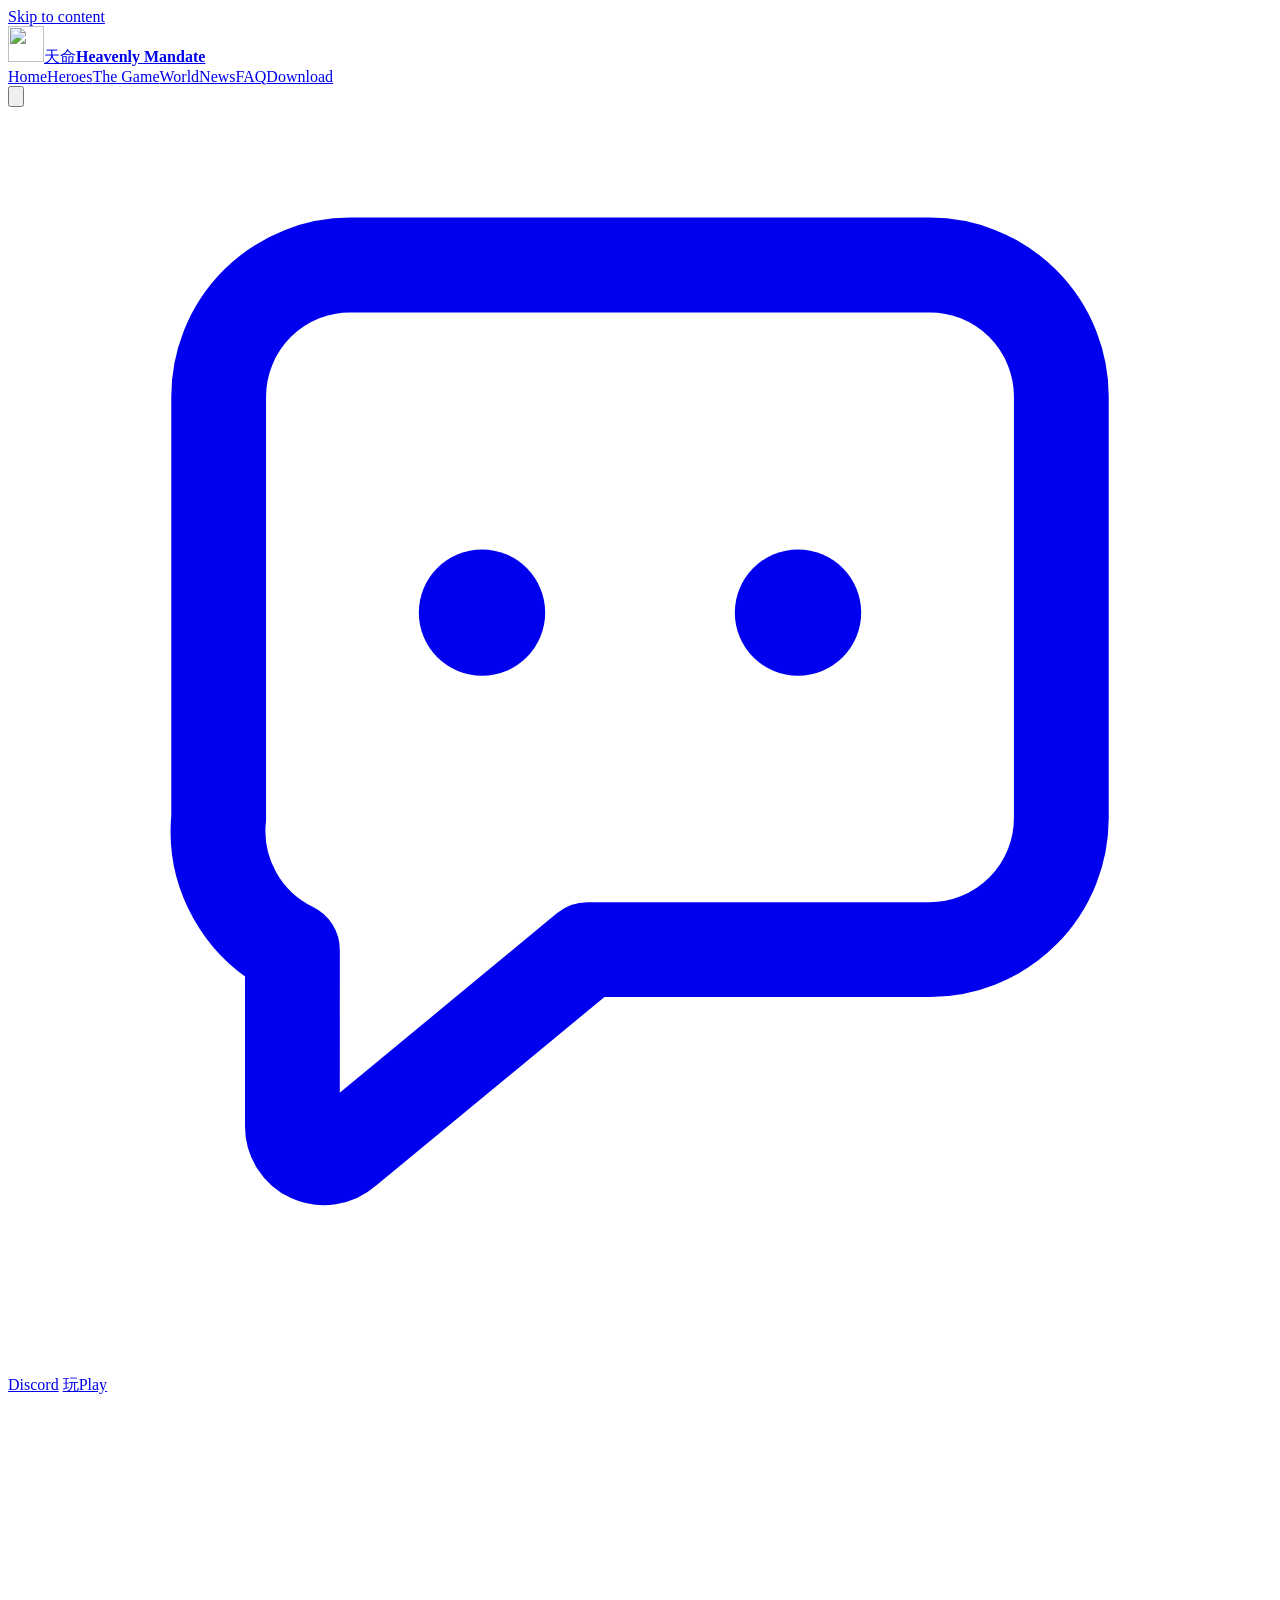
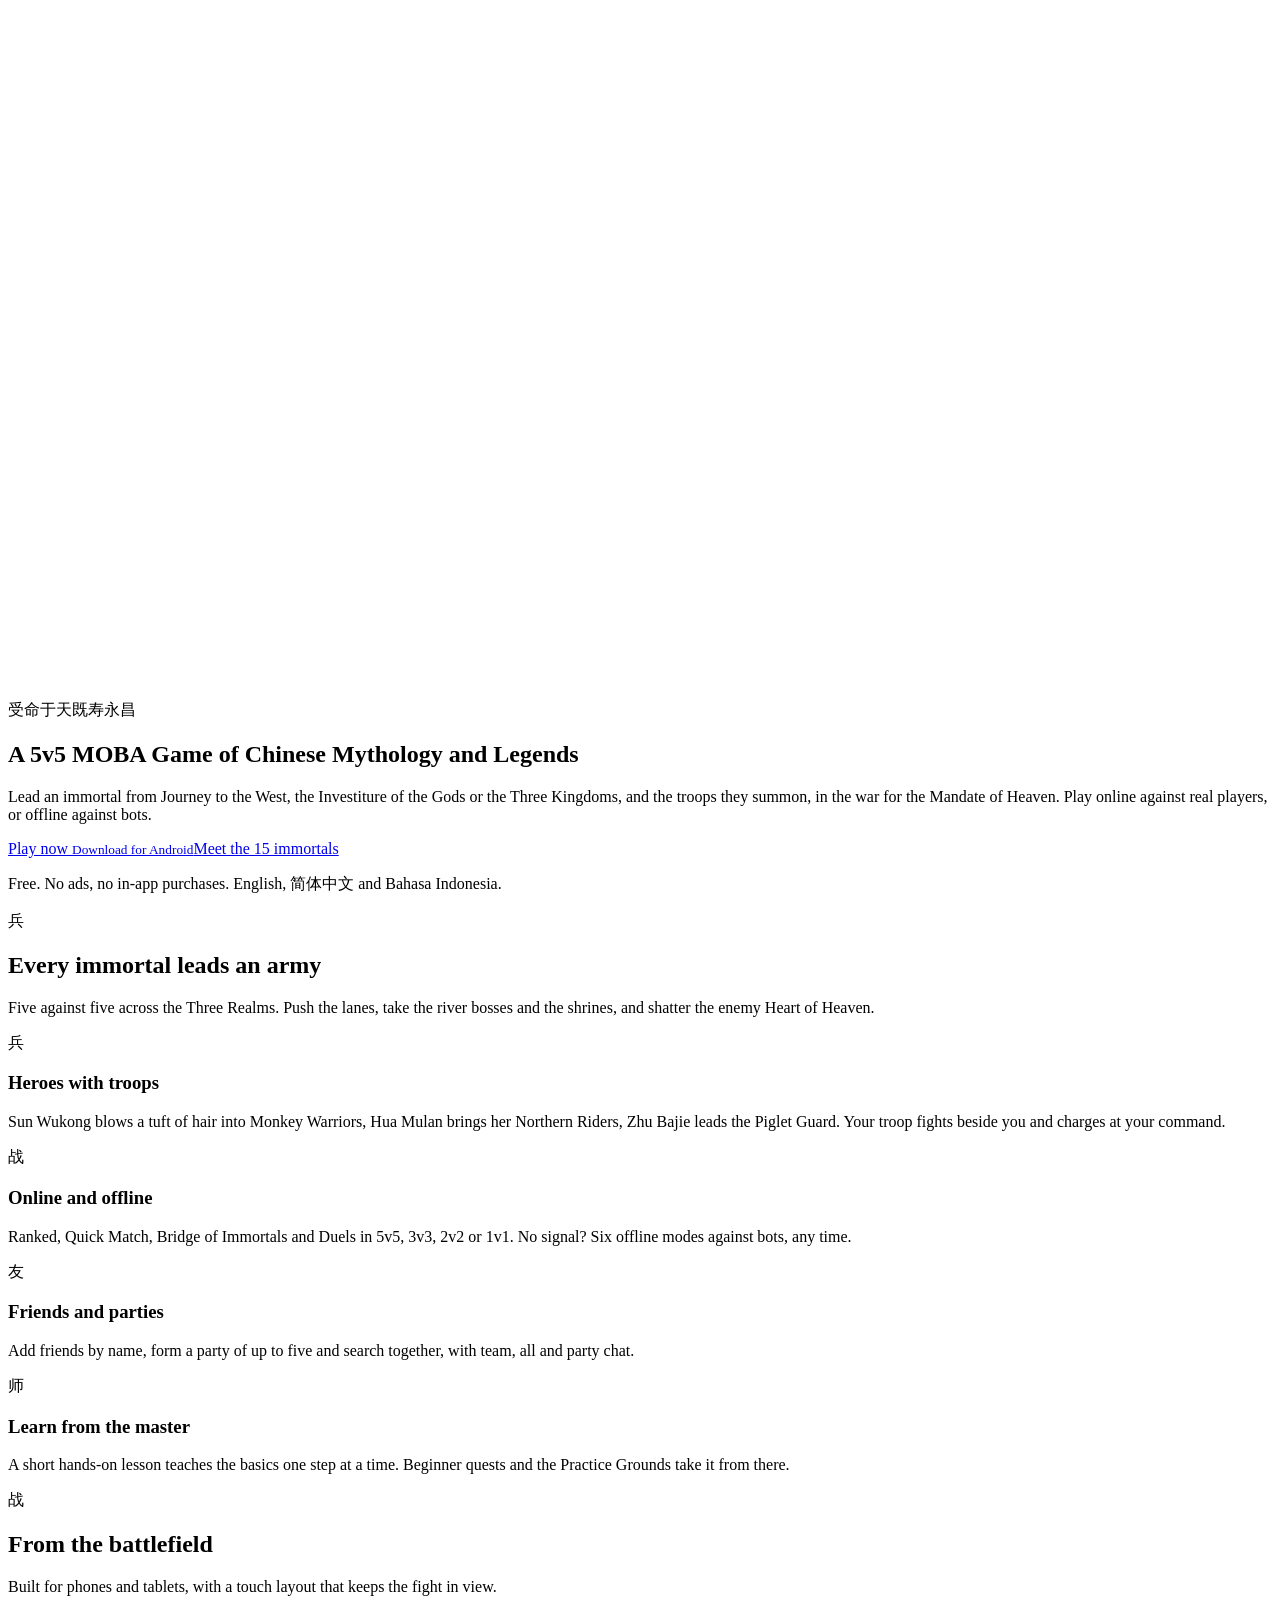
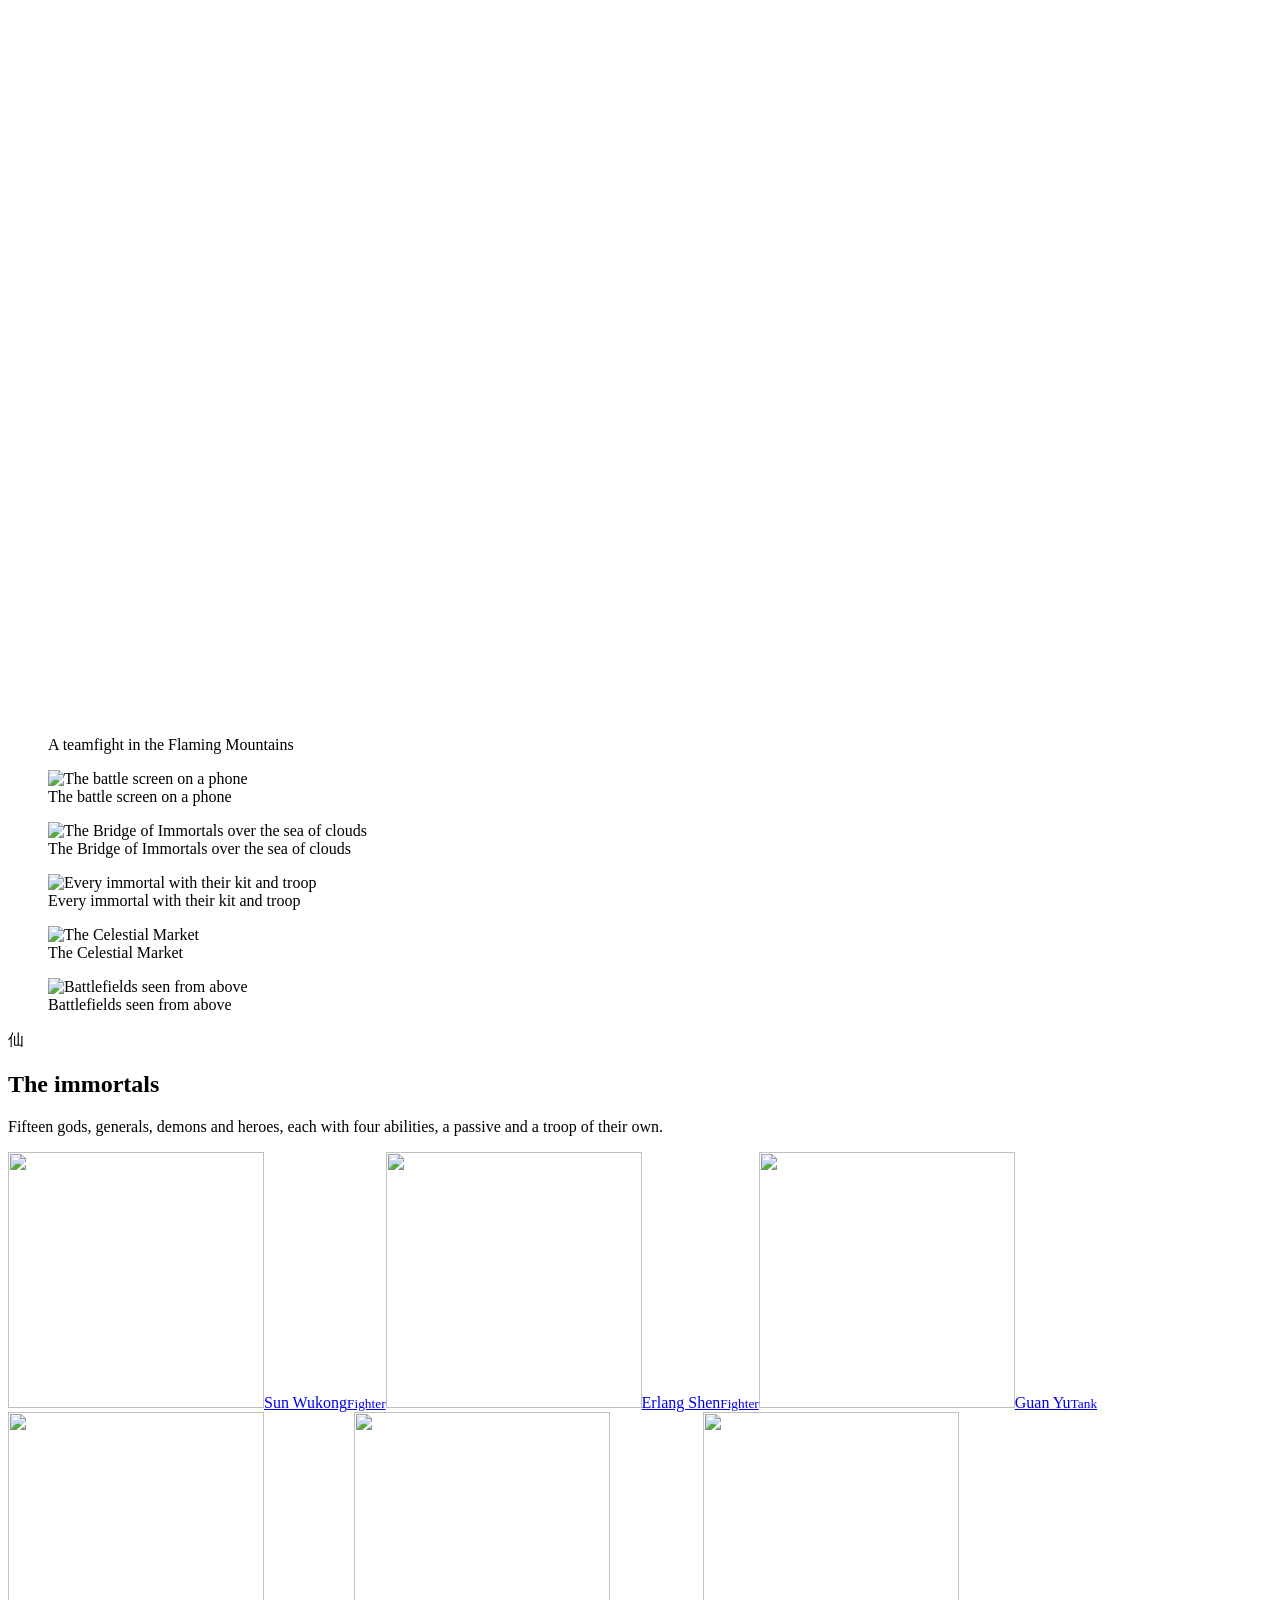
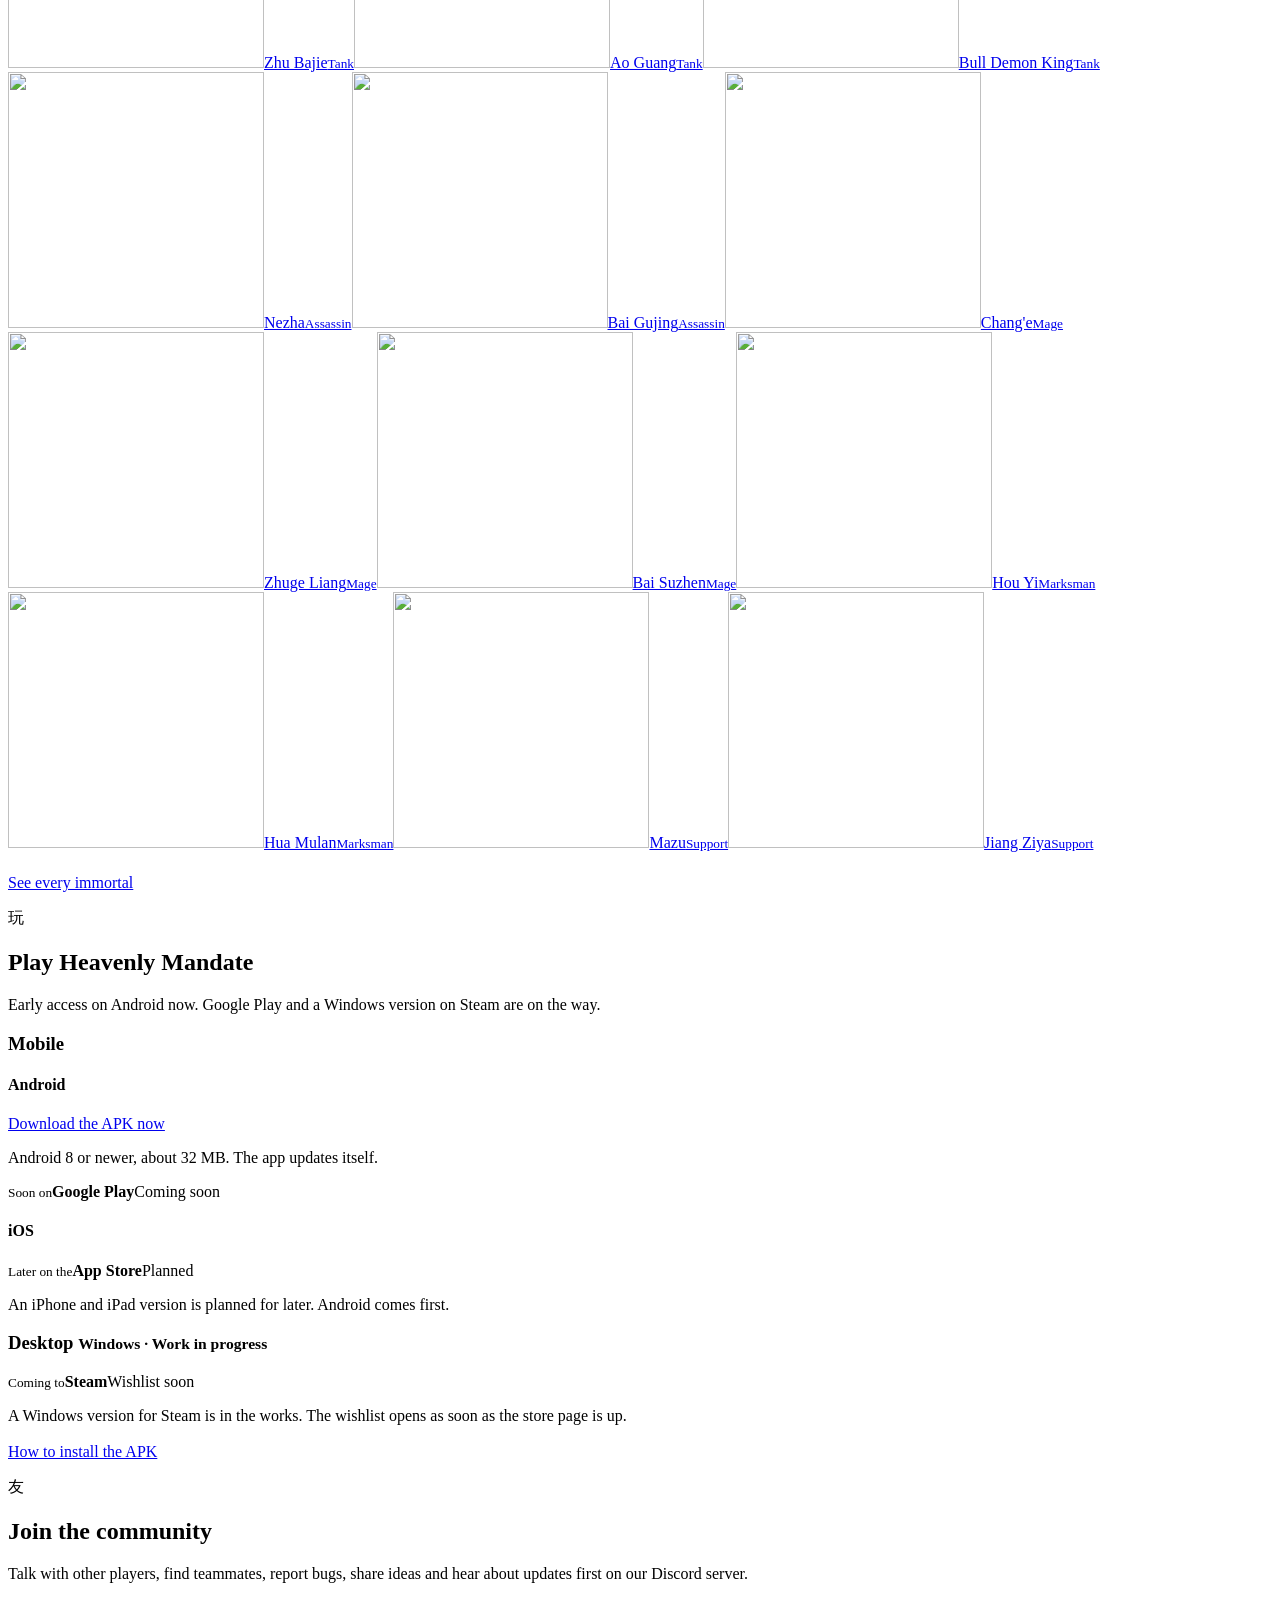
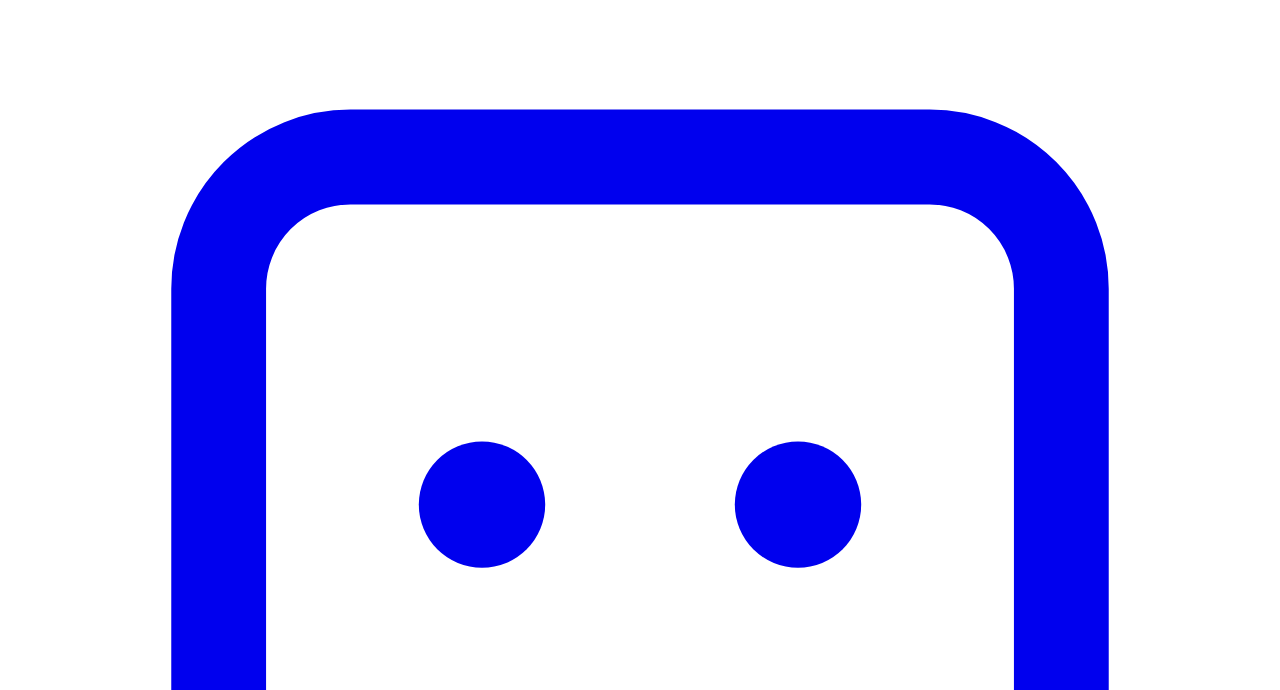
==== commit a454d7d0: "Discord invite on every page (header, footer, home, FAQ, support) Co-Authored-By: Claude Opus 5.5 <n" ====
--- a/docs/index.html
+++ b/docs/index.html
@@ -36,6 +36,7 @@
   <a class="brand" href="/"><img src="/img/icon-192.png" alt="" width="36" height="36"><span class="zh" lang="zh-CN">天命</span><b>Heavenly Mandate</b></a>
   <nav class="nav" id="site-nav" aria-label="Main"><a href="/" aria-current="page">Home</a><a href="/heroes">Heroes</a><a href="/game">The Game</a><a href="/world">World</a><a href="/news">News</a><a href="/faq">FAQ</a><a href="/download">Download</a></nav>
   <button class="menu-btn" type="button" aria-expanded="false" aria-controls="site-nav" aria-label="Menu"><svg viewBox="0 0 24 24" aria-hidden="true"><path d="M3 6h18M3 12h18M3 18h18" stroke="currentColor" stroke-width="2" stroke-linecap="round"/></svg></button>
+  <a class="dc-btn" data-discord data-discord-link href="https://discord.gg/MhDZScUmgV" target="_blank" rel="noopener" aria-label="Join our Discord"><svg viewBox="0 0 24 24" aria-hidden="true"><path d="M4 5.5A2.5 2.5 0 0 1 6.5 3h11A2.5 2.5 0 0 1 20 5.5v8a2.5 2.5 0 0 1-2.5 2.5H11l-4.6 3.8a.6.6 0 0 1-1-.46V16h0A2.5 2.5 0 0 1 4 13.5v-8Z" fill="none" stroke="currentColor" stroke-width="1.8" stroke-linejoin="round"/><circle cx="9" cy="9.6" r="1.2" fill="currentColor"/><circle cx="15" cy="9.6" r="1.2" fill="currentColor"/></svg><span>Discord</span></a>
   <a class="play-btn" href="/download"><span class="zh" aria-hidden="true">玩</span>Play</a>
 </div></header>
 <main id="main">
@@ -94,6 +95,11 @@
   <p style="margin-top:18px"><a href="/download#install">How to install the APK</a></p>
 </div></section>
 
+<section class="sec dc-band" data-discord aria-labelledby="h-dc"><div class="wrap"><div class="frame dc-card reveal">
+  <span class="seal" aria-hidden="true" lang="zh-CN">友</span>
+  <div class="dc-copy"><h2 id="h-dc">Join the community</h2><p>Talk with other players, find teammates, report bugs, share ideas and hear about updates first on our Discord server.</p></div>
+  <a class="btn gold" data-discord-link href="https://discord.gg/MhDZScUmgV" target="_blank" rel="noopener"><svg viewBox="0 0 24 24" aria-hidden="true"><path d="M4 5.5A2.5 2.5 0 0 1 6.5 3h11A2.5 2.5 0 0 1 20 5.5v8a2.5 2.5 0 0 1-2.5 2.5H11l-4.6 3.8a.6.6 0 0 1-1-.46V16h0A2.5 2.5 0 0 1 4 13.5v-8Z" fill="none" stroke="currentColor" stroke-width="1.8" stroke-linejoin="round"/><circle cx="9" cy="9.6" r="1.2" fill="currentColor"/><circle cx="15" cy="9.6" r="1.2" fill="currentColor"/></svg>Join our Discord</a>
+</div></div></section>
 <section class="sec" aria-labelledby="h-news"><div class="wrap">
   <div class="sec-head reveal"><span class="seal" aria-hidden="true">报</span><div><h2 id="h-news">Latest news</h2><p>What changed in the most recent updates.</p></div></div>
   <!-- LATEST:START -->
@@ -109,7 +115,7 @@
       <p>A 5v5 MOBA Game of Chinese Mythology and Legends. Free on Android, with no ads and no in-app purchases. Coming to Google Play and Steam.</p>
     </div>
     <div><h2>The game</h2><ul><li><a href="/heroes">Heroes</a></li><li><a href="/game">The Game</a></li><li><a href="/world">World and lore</a></li><li><a href="/news">News</a></li><li><a href="/download">Download</a></li></ul></div>
-    <div><h2>Help</h2><ul><li><a href="/faq">FAQ</a></li><li><a href="/support">Support</a></li><li><a href="/delete-account">Delete your account</a></li></ul></div>
+    <div><h2>Help</h2><ul><li><a href="/faq">FAQ</a></li><li><a href="/support">Support</a></li><li><a href="/delete-account">Delete your account</a></li><li data-discord><a data-discord-link href="https://discord.gg/MhDZScUmgV" target="_blank" rel="noopener">Discord community</a></li></ul></div>
     <div><h2>About</h2><ul><li><a href="/press">Press kit</a></li><li><a href="/terms">Terms of use</a></li><li><a href="/privacy">Privacy policy</a></li></ul></div>
   </div>
   <div class="base"><span>© 2026 Xianwuli · Heavenly Mandate</span><a href="mailto:heavenlymandatesupport@gmail.com">heavenlymandatesupport@gmail.com</a></div>
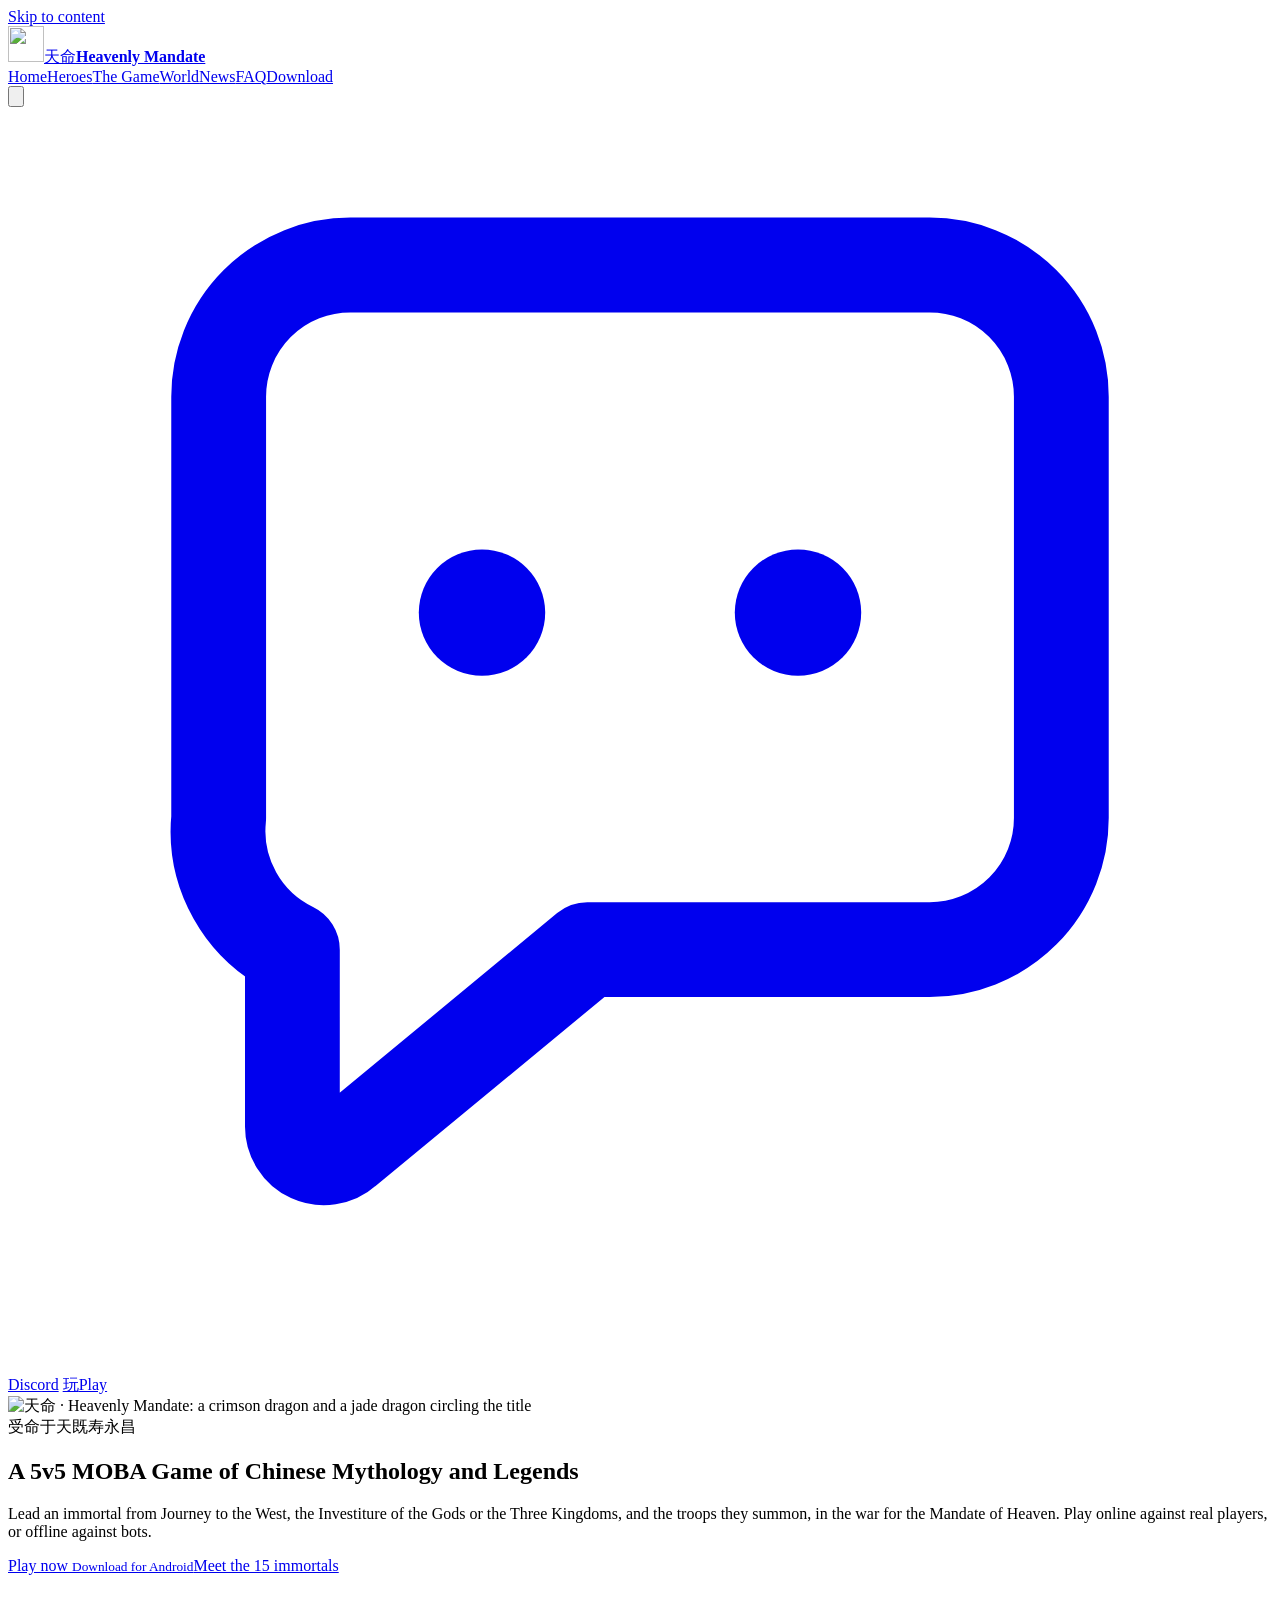
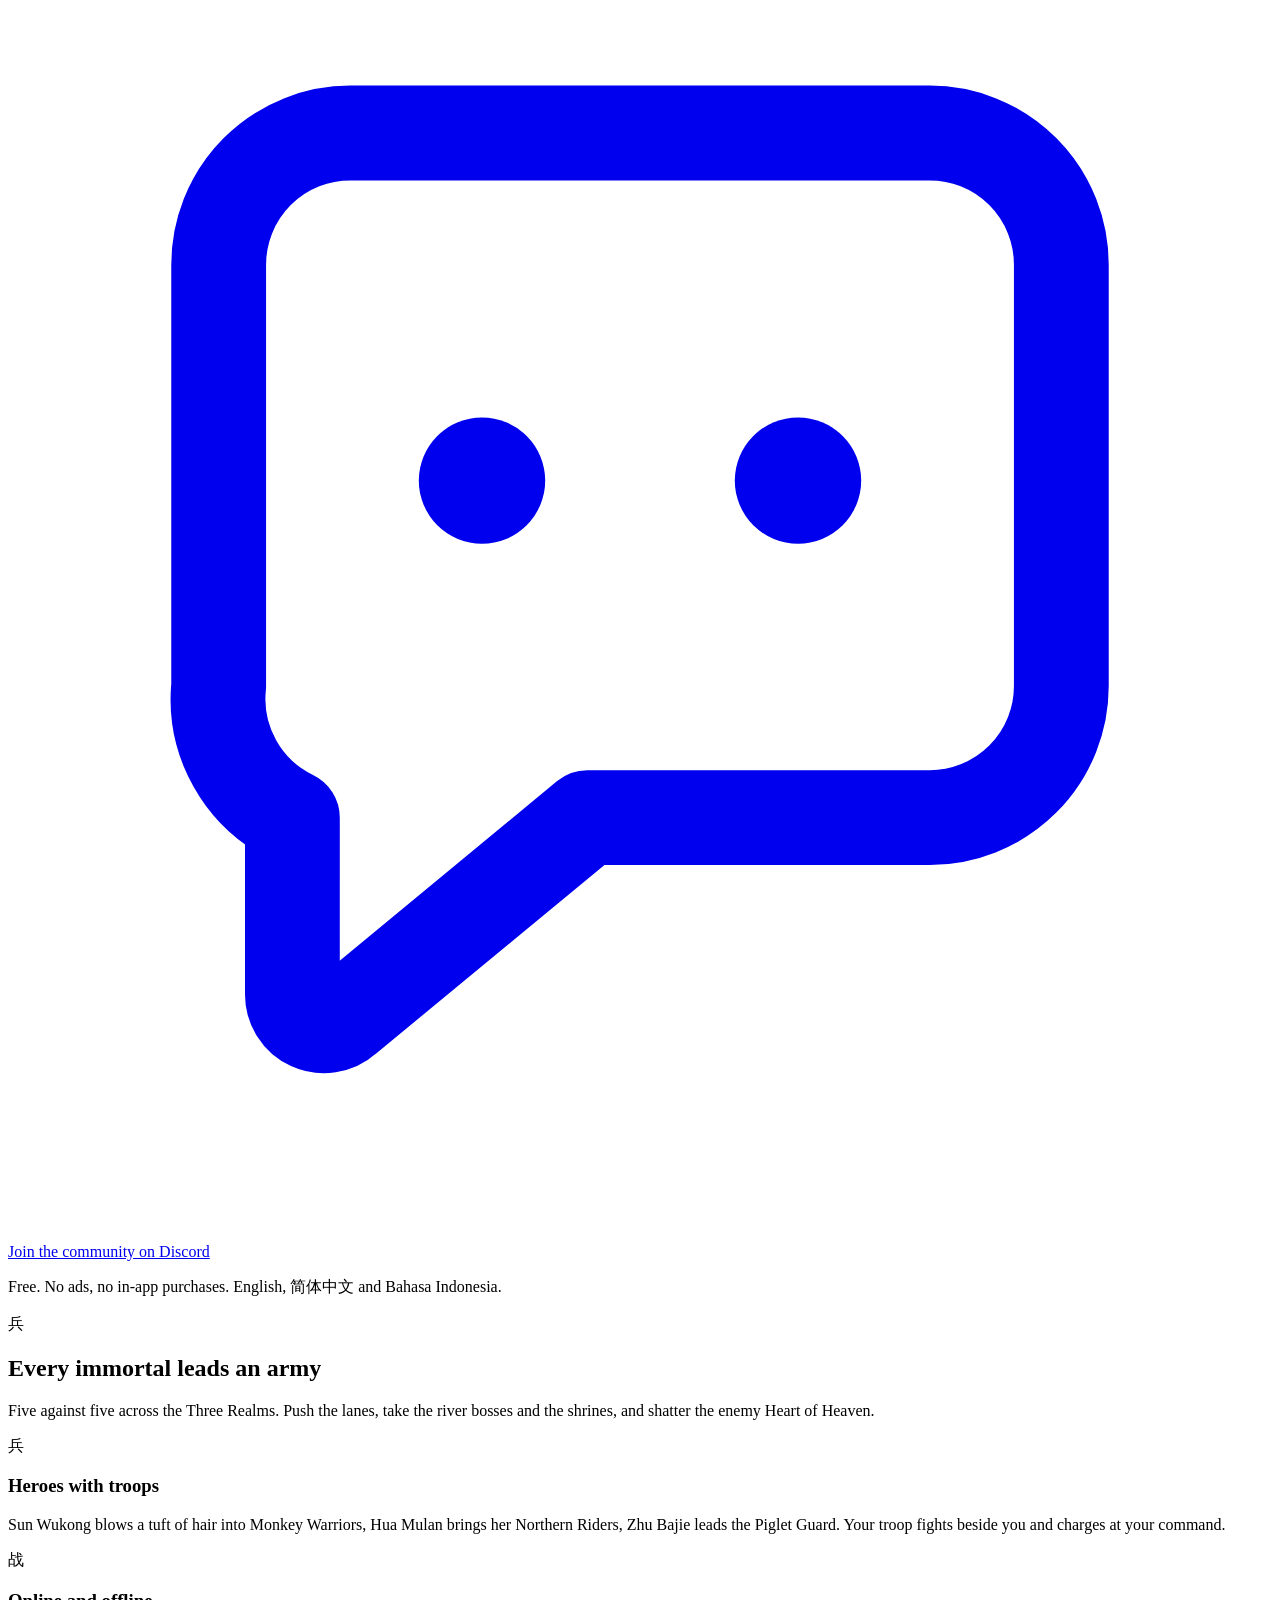
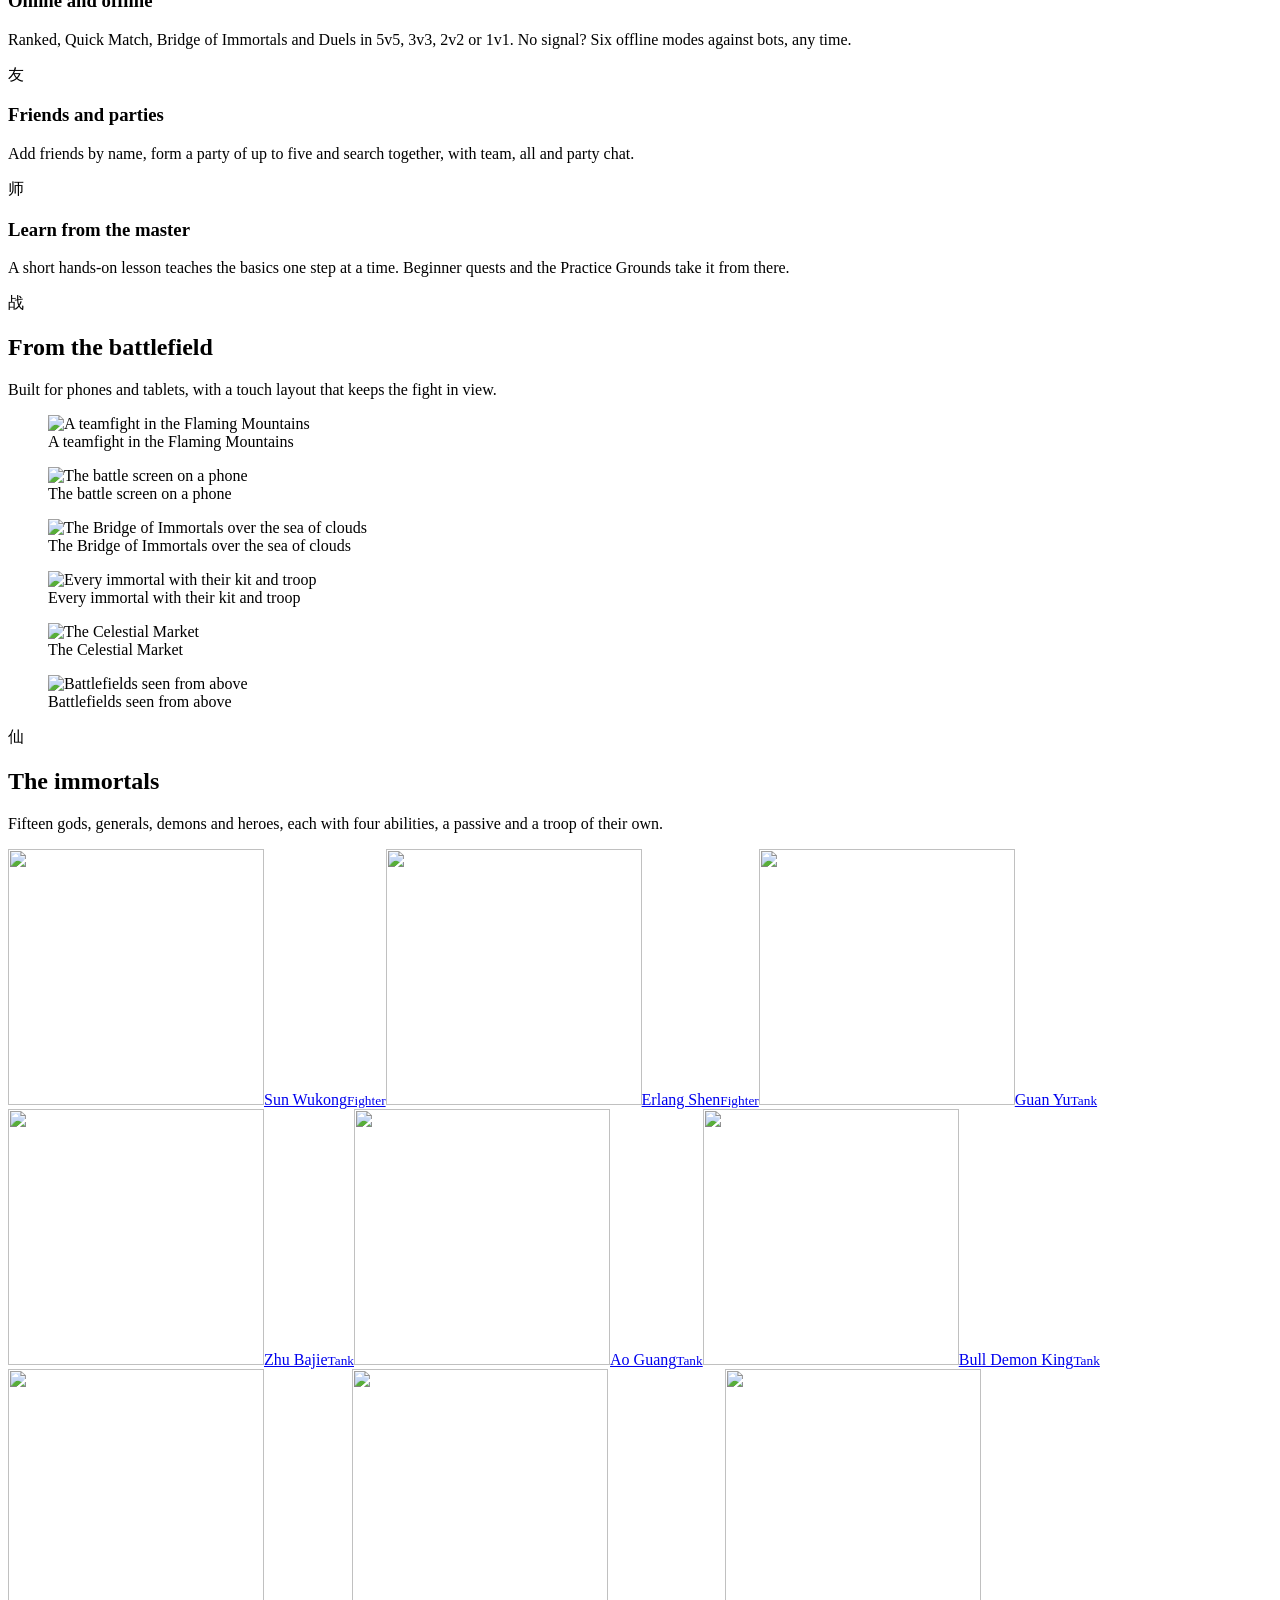
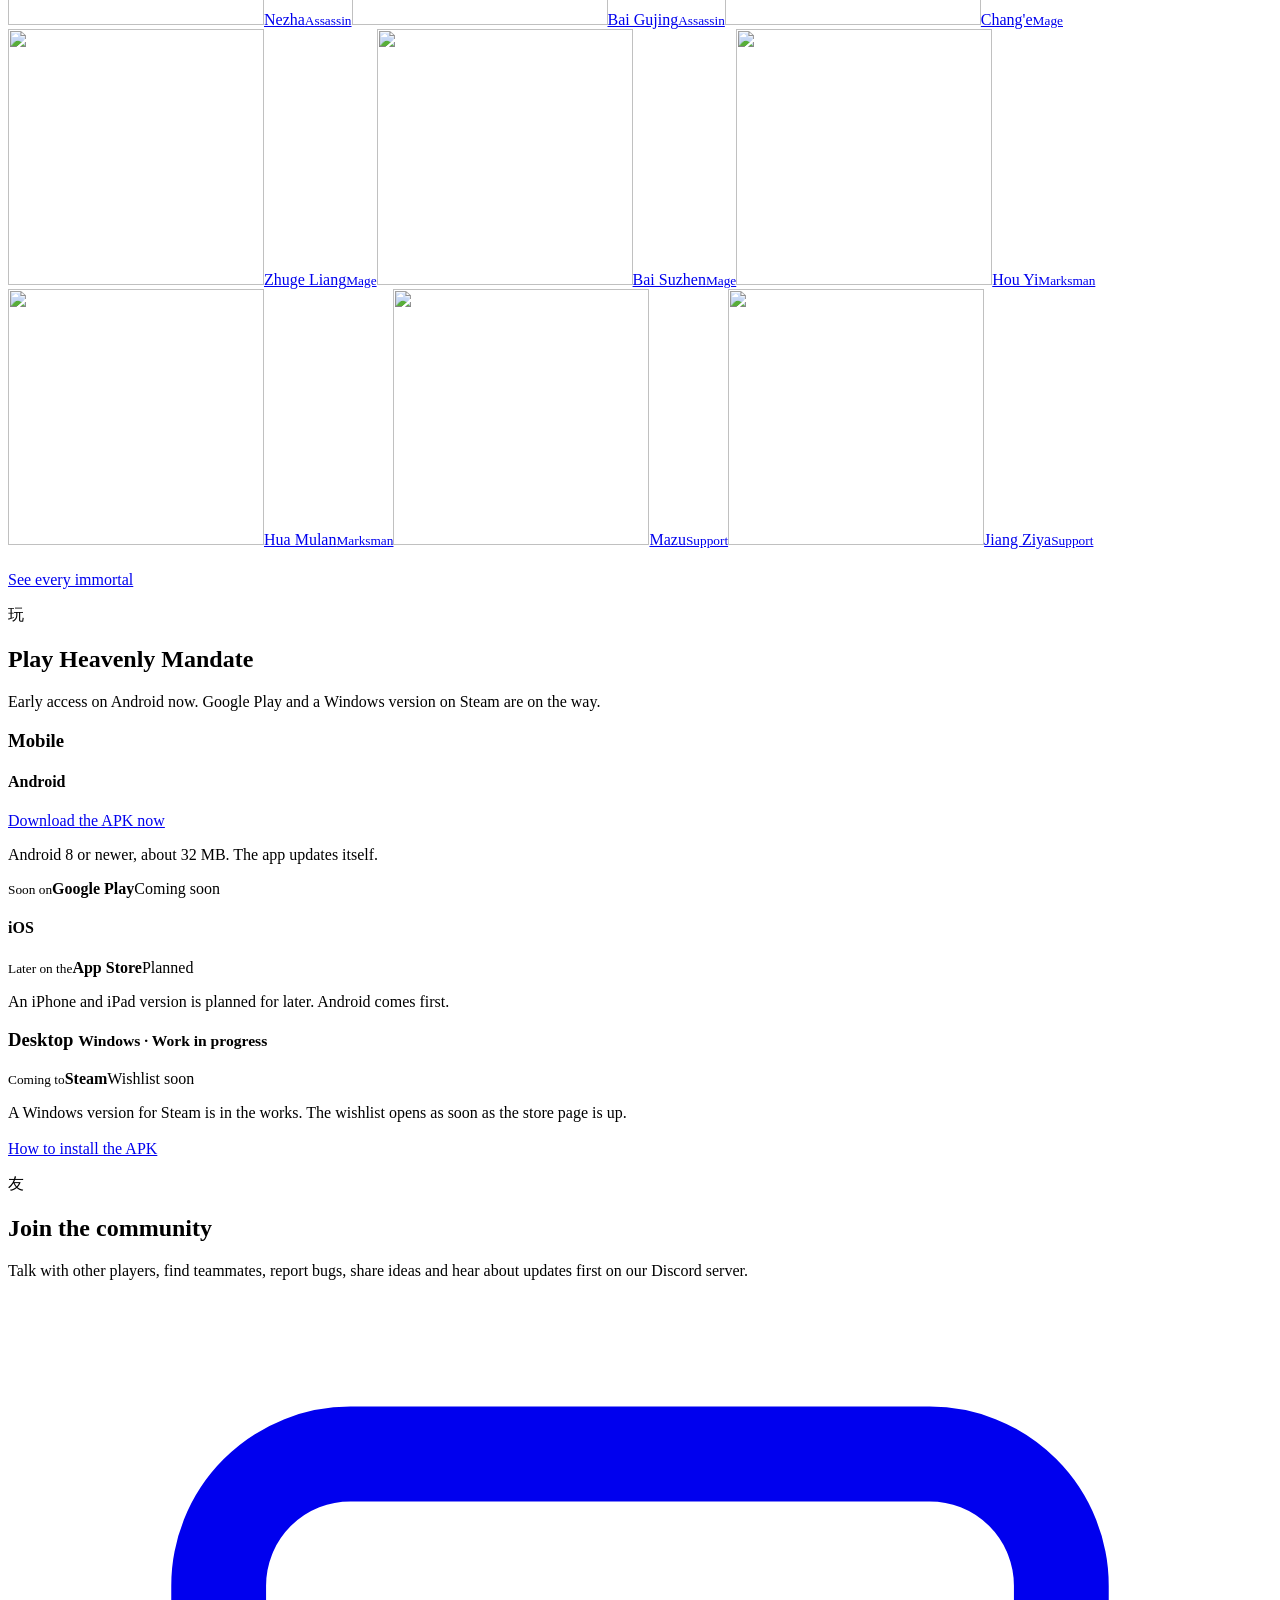
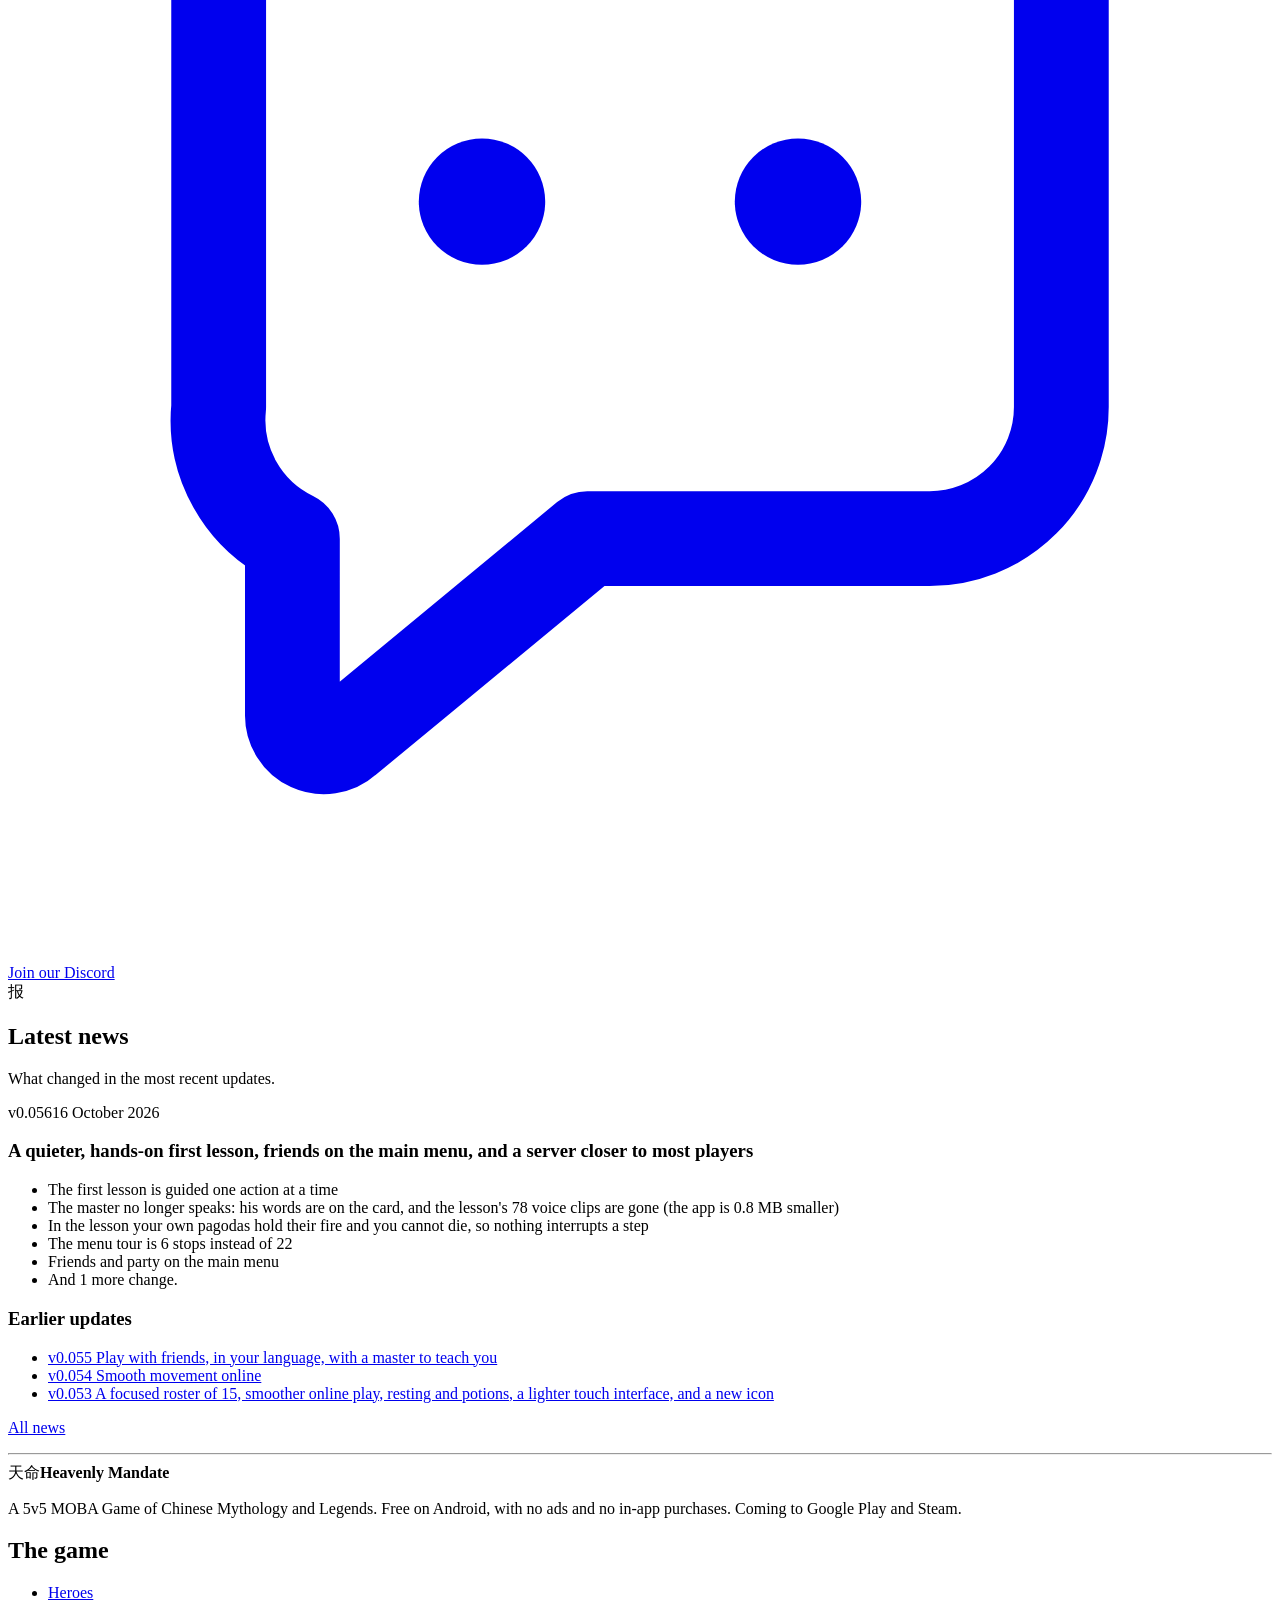
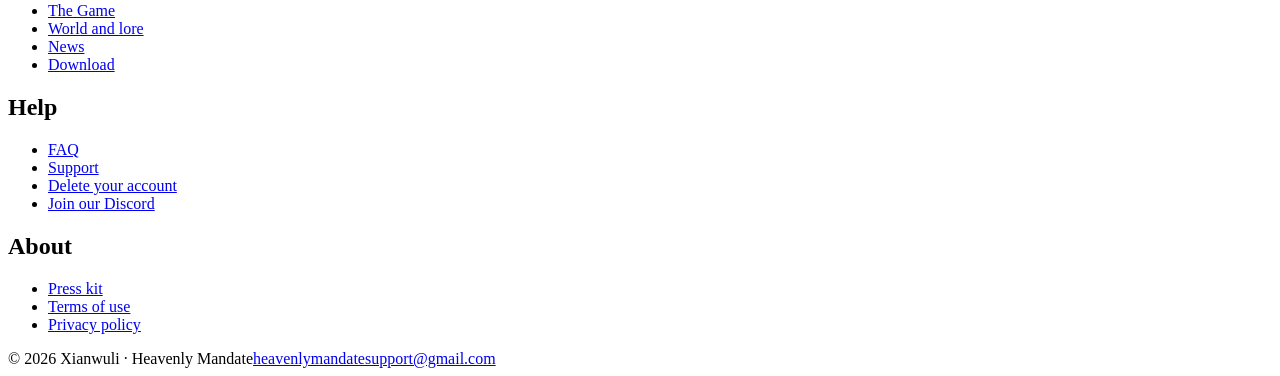
==== commit b0fe6e51: "Website: Discord CTA on the home hero, "Join our Discord" footer label, ticket/bug channels on Suppo" ====
--- a/docs/index.html
+++ b/docs/index.html
@@ -49,7 +49,7 @@
   <div class="wrap">
     <h1>A 5v5 MOBA Game of Chinese Mythology and Legends</h1>
     <p class="lede">Lead an immortal from Journey to the West, the Investiture of the Gods or the Three Kingdoms, and the troops they summon, in the war for the Mandate of Heaven. Play online against real players, or offline against bots.</p>
-    <div class="btns"><a class="btn gold" href="/download">Play now <small>Download for Android</small></a><a class="btn" href="/heroes">Meet the 15 immortals</a></div>
+    <div class="btns"><a class="btn gold" href="/download">Play now <small>Download for Android</small></a><a class="btn" href="/heroes">Meet the 15 immortals</a><a class="btn dc" data-discord data-discord-link href="https://discord.gg/MhDZScUmgV" target="_blank" rel="noopener"><svg viewBox="0 0 24 24" aria-hidden="true"><path d="M4 5.5A2.5 2.5 0 0 1 6.5 3h11A2.5 2.5 0 0 1 20 5.5v8a2.5 2.5 0 0 1-2.5 2.5H11l-4.6 3.8a.6.6 0 0 1-1-.46V16h0A2.5 2.5 0 0 1 4 13.5v-8Z" fill="none" stroke="currentColor" stroke-width="1.8" stroke-linejoin="round"/><circle cx="9" cy="9.6" r="1.2" fill="currentColor"/><circle cx="15" cy="9.6" r="1.2" fill="currentColor"/></svg>Join the community on Discord</a></div>
     <p class="note">Free. No ads, no in-app purchases. English, 简体中文 and Bahasa Indonesia.</p>
   </div>
 </section>
@@ -115,7 +115,7 @@
       <p>A 5v5 MOBA Game of Chinese Mythology and Legends. Free on Android, with no ads and no in-app purchases. Coming to Google Play and Steam.</p>
     </div>
     <div><h2>The game</h2><ul><li><a href="/heroes">Heroes</a></li><li><a href="/game">The Game</a></li><li><a href="/world">World and lore</a></li><li><a href="/news">News</a></li><li><a href="/download">Download</a></li></ul></div>
-    <div><h2>Help</h2><ul><li><a href="/faq">FAQ</a></li><li><a href="/support">Support</a></li><li><a href="/delete-account">Delete your account</a></li><li data-discord><a data-discord-link href="https://discord.gg/MhDZScUmgV" target="_blank" rel="noopener">Discord community</a></li></ul></div>
+    <div><h2>Help</h2><ul><li><a href="/faq">FAQ</a></li><li><a href="/support">Support</a></li><li><a href="/delete-account">Delete your account</a></li><li data-discord><a data-discord-link href="https://discord.gg/MhDZScUmgV" target="_blank" rel="noopener">Join our Discord</a></li></ul></div>
     <div><h2>About</h2><ul><li><a href="/press">Press kit</a></li><li><a href="/terms">Terms of use</a></li><li><a href="/privacy">Privacy policy</a></li></ul></div>
   </div>
   <div class="base"><span>© 2026 Xianwuli · Heavenly Mandate</span><a href="mailto:heavenlymandatesupport@gmail.com">heavenlymandatesupport@gmail.com</a></div>
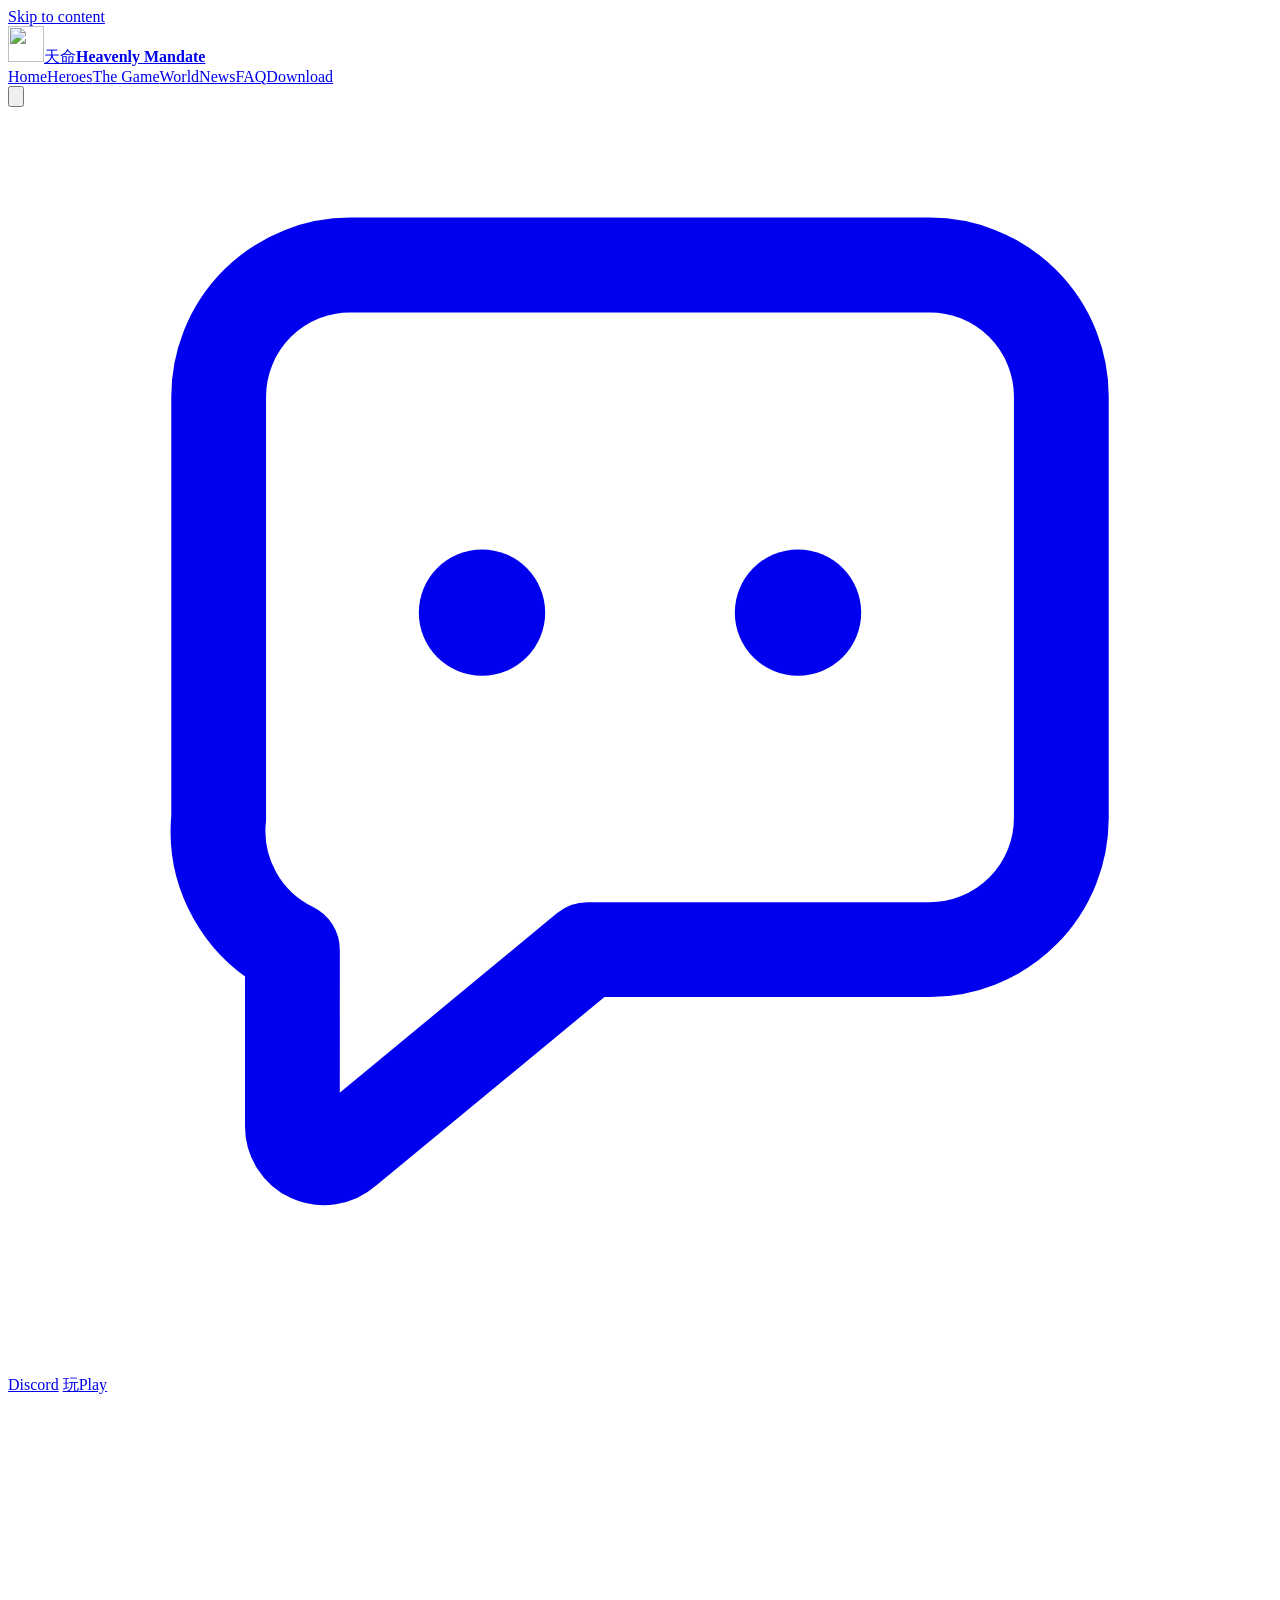
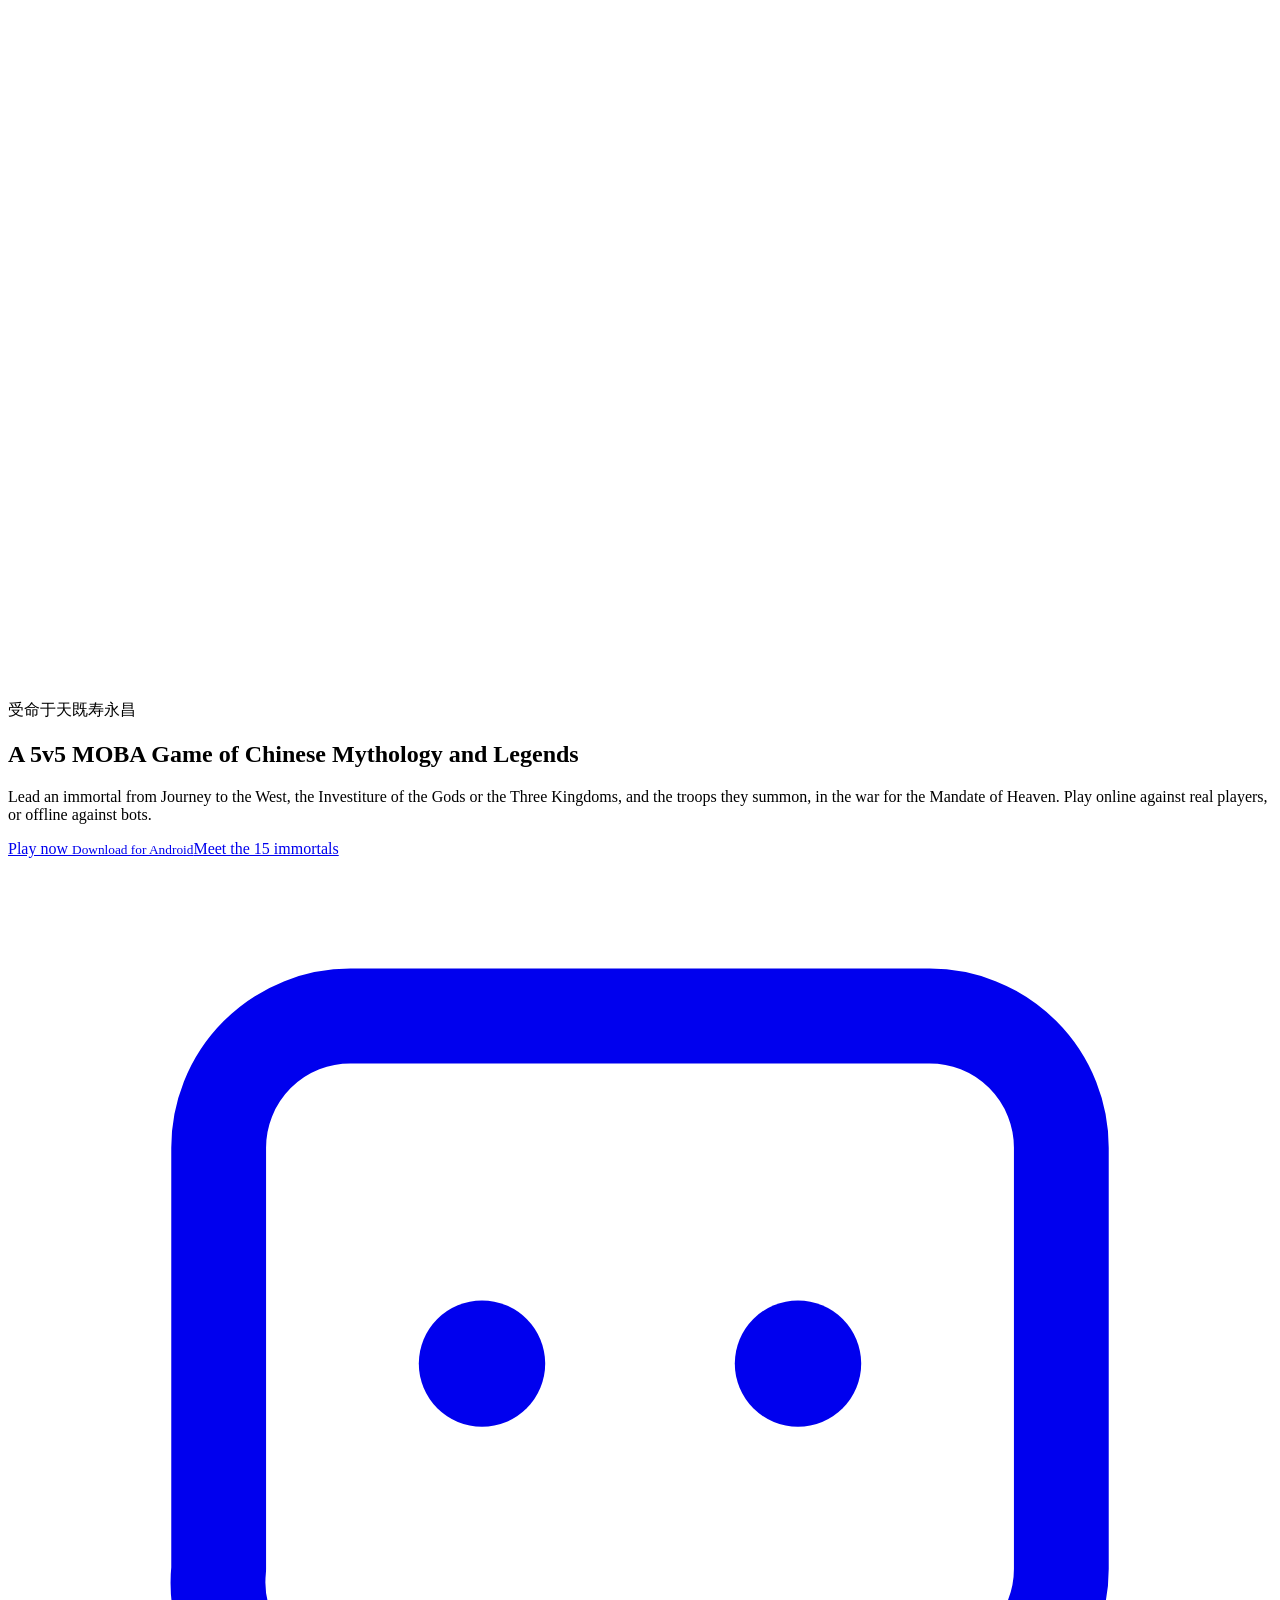
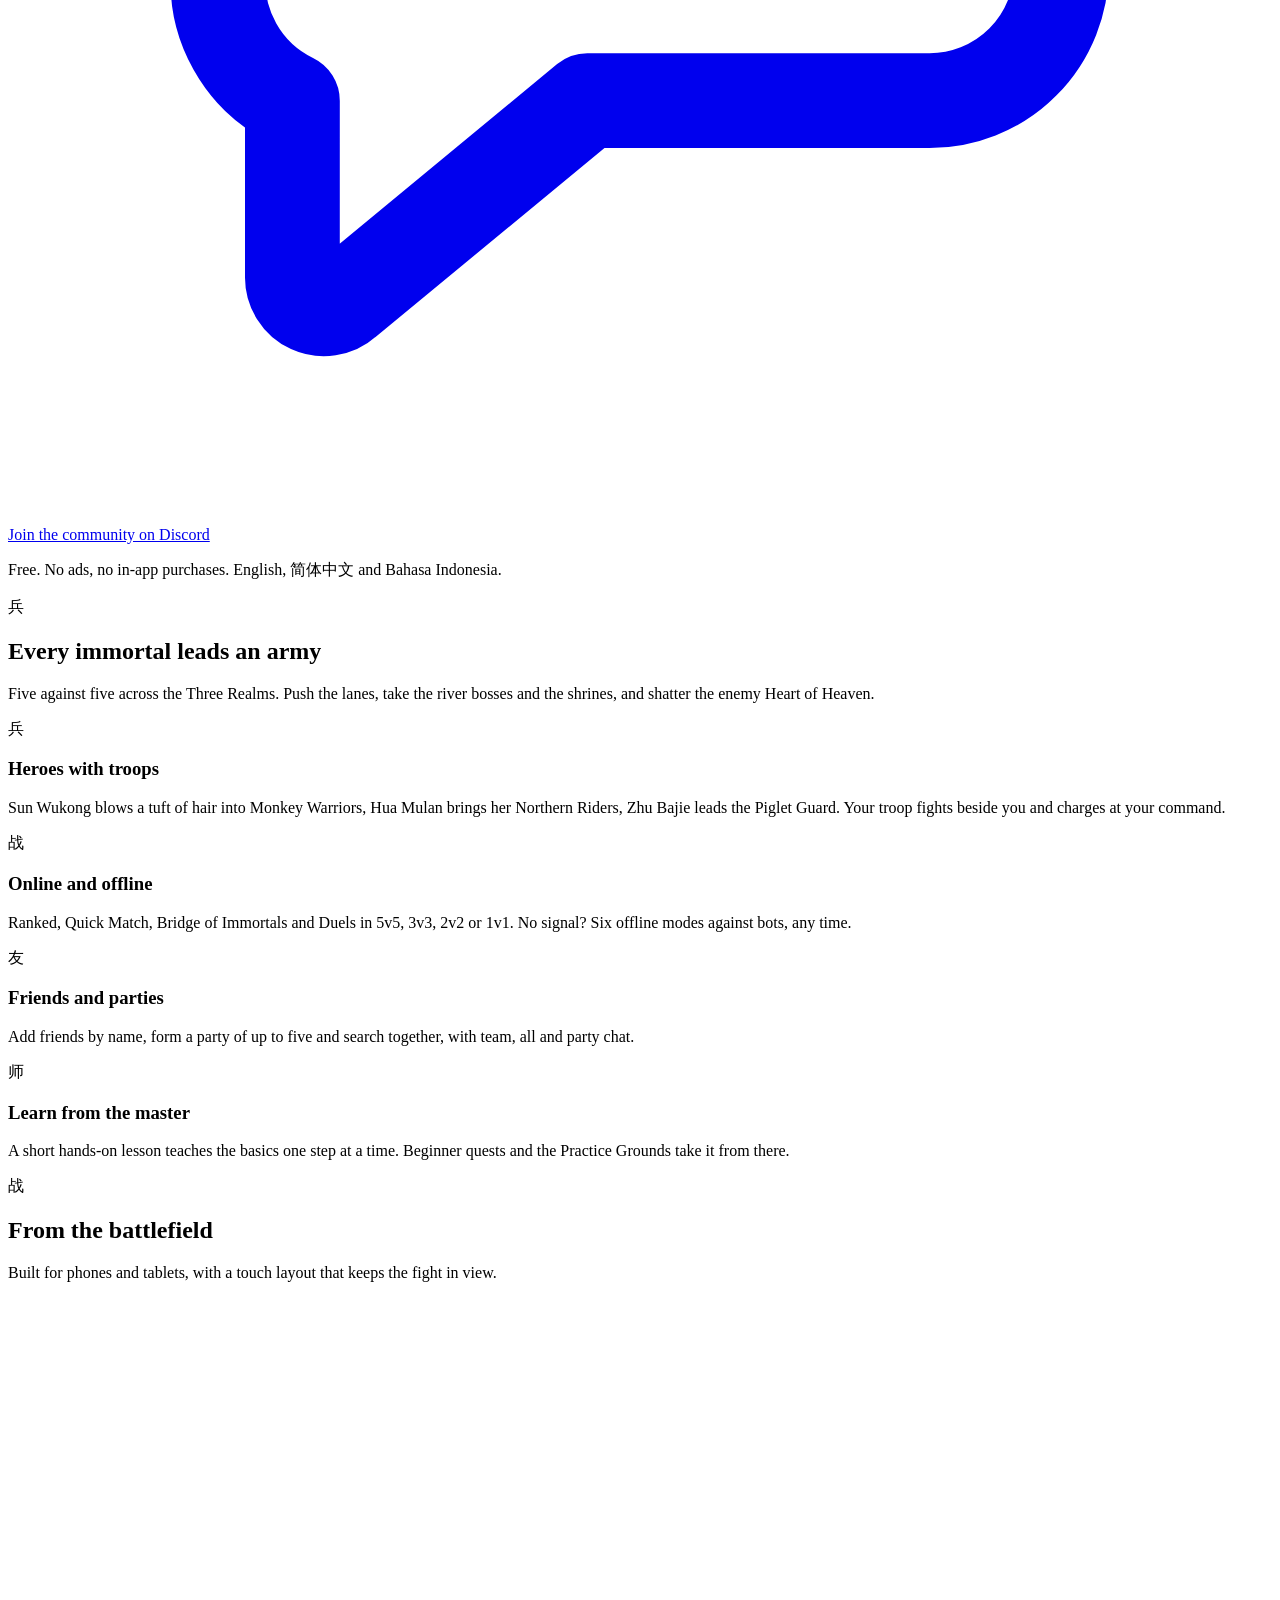
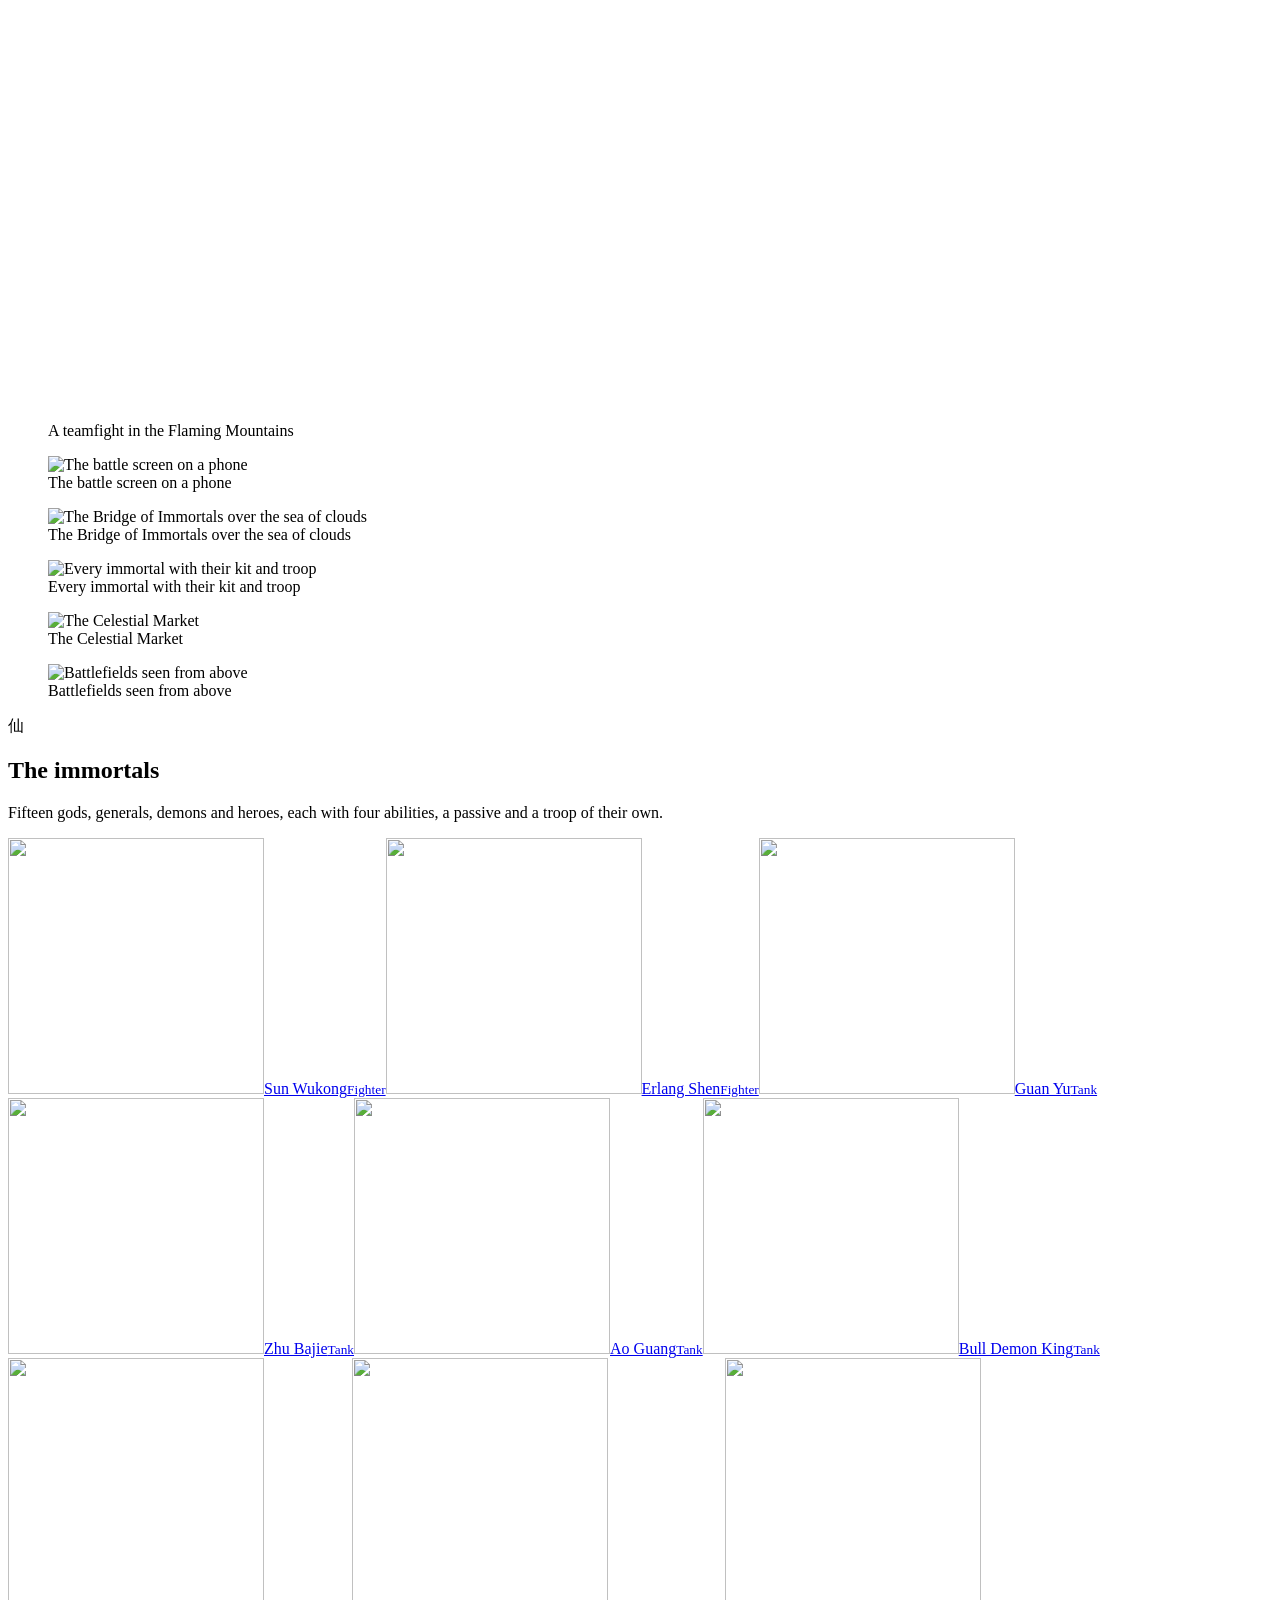
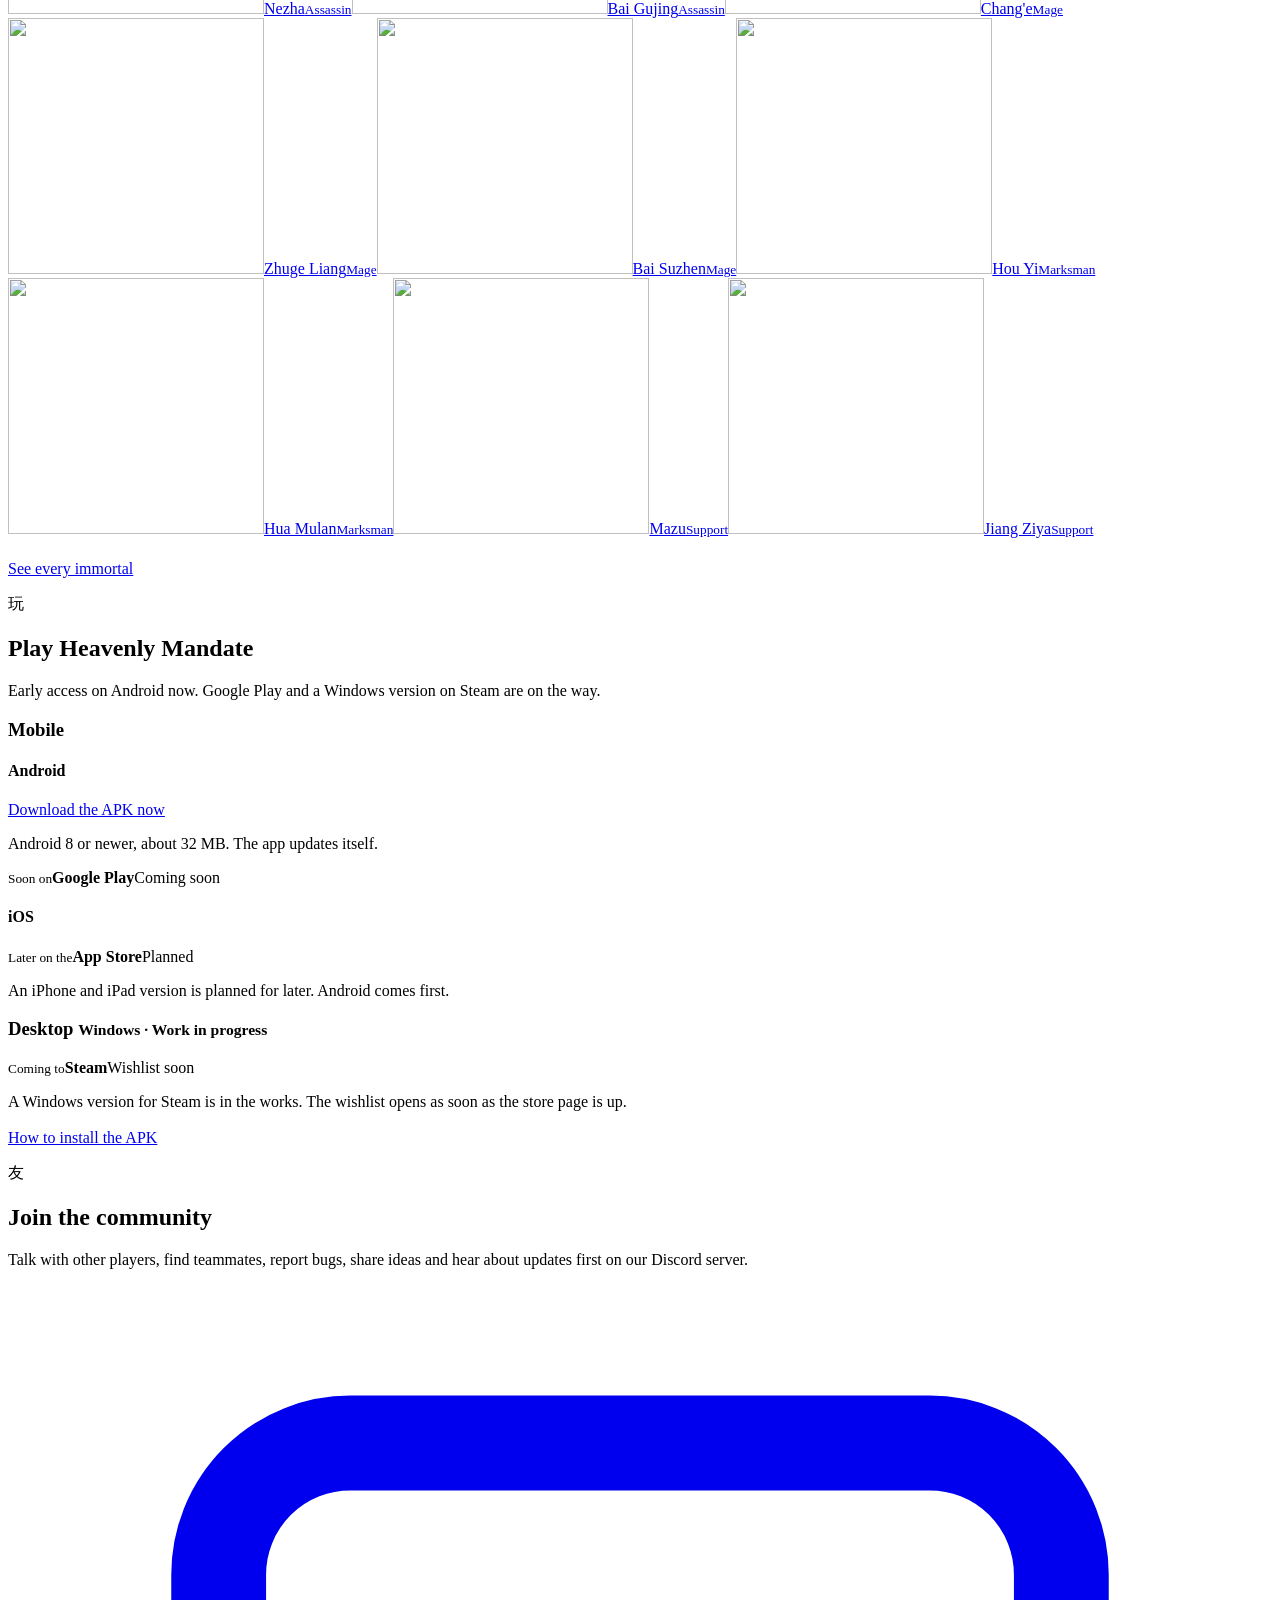
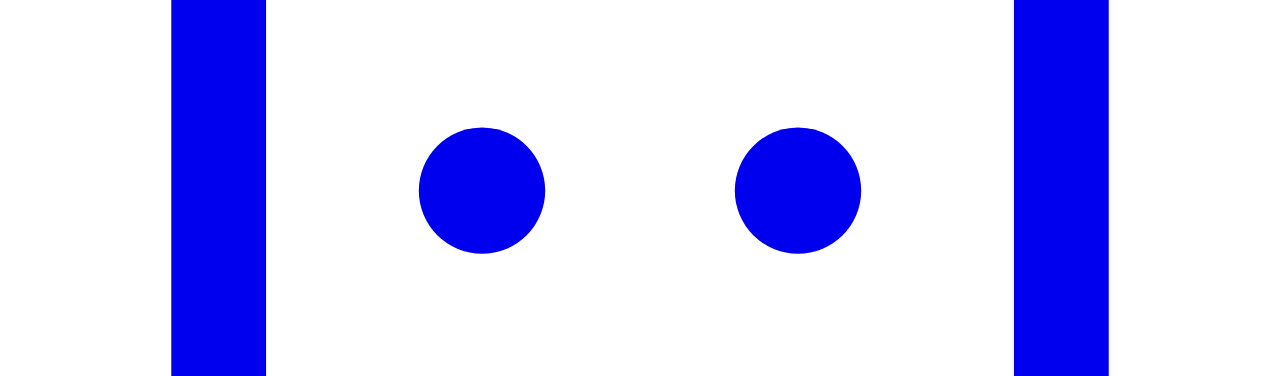
==== commit e05ab2c2: "News: v0.5.07 on the home page and the News page; the news builder orders 0.5.07-style versions afte" ====
--- a/docs/index.html
+++ b/docs/index.html
@@ -103,7 +103,7 @@
 <section class="sec" aria-labelledby="h-news"><div class="wrap">
   <div class="sec-head reveal"><span class="seal" aria-hidden="true">报</span><div><h2 id="h-news">Latest news</h2><p>What changed in the most recent updates.</p></div></div>
   <!-- LATEST:START -->
-<div class="news-home"><article class="news-item frame reveal latest" id="v0.056"><header><span class="ver">v0.056</span><time datetime="2026-10-16">16 October 2026</time><h3 class="h3">A quieter, hands-on first lesson, friends on the main menu, and a server closer to most players</h3></header><ul><li>The first lesson is guided one action at a time</li><li>The master no longer speaks: his words are on the card, and the lesson's 78 voice clips are gone (the app is 0.8 MB smaller)</li><li>In the lesson your own pagodas hold their fire and you cannot die, so nothing interrupts a step</li><li>The menu tour is 6 stops instead of 22</li><li>Friends and party on the main menu</li><li class="muted">And 1 more change.</li></ul></article><div class="frame reveal news-older"><h3>Earlier updates</h3><ul><li><a href="/news#v0.055"><span class="ver">v0.055</span> Play with friends, in your language, with a master to teach you</a></li><li><a href="/news#v0.054"><span class="ver">v0.054</span> Smooth movement online</a></li><li><a href="/news#v0.053"><span class="ver">v0.053</span> A focused roster of 15, smoother online play, resting and potions, a lighter touch interface, and a new icon</a></li></ul><p><a class="btn" href="/news">All news</a></p></div></div>
+<div class="news-home"><article class="news-item frame reveal latest" id="v0.5.07"><header><span class="ver">v0.5.07</span><time datetime="2026-10-16">16 October 2026</time><h3 class="h3">Smoother online play, a game that runs on more phones, and clearer matches from the first tap to the end screen</h3></header><ul><li>Less lag online: the input delay is now sized from your measured ping and how steady it is, instead of a fixed safety margin, and after a lag spike it comes back down…</li><li>Smoother online movement: the game plays turns at a steady pace, speeding up or slowing down a little instead of stopping and jumping when the connection stutters</li><li>Settings › Online › Show network stats: delay, ping, jitter, late turns and catch-ups on screen</li><li>New Performance graphics preset for older phones</li><li>Every graphics preset draws much less</li><li class="muted">And 15 more changes.</li></ul></article><div class="frame reveal news-older"><h3>Earlier updates</h3><ul><li><a href="/news#v0.056"><span class="ver">v0.056</span> A quieter, hands-on first lesson, friends on the main menu, and a server closer to most players</a></li><li><a href="/news#v0.055"><span class="ver">v0.055</span> Play with friends, in your language, with a master to teach you</a></li><li><a href="/news#v0.054"><span class="ver">v0.054</span> Smooth movement online</a></li></ul><p><a class="btn" href="/news">All news</a></p></div></div>
   <!-- LATEST:END -->
 </div></section>
 <hr class="rule">
